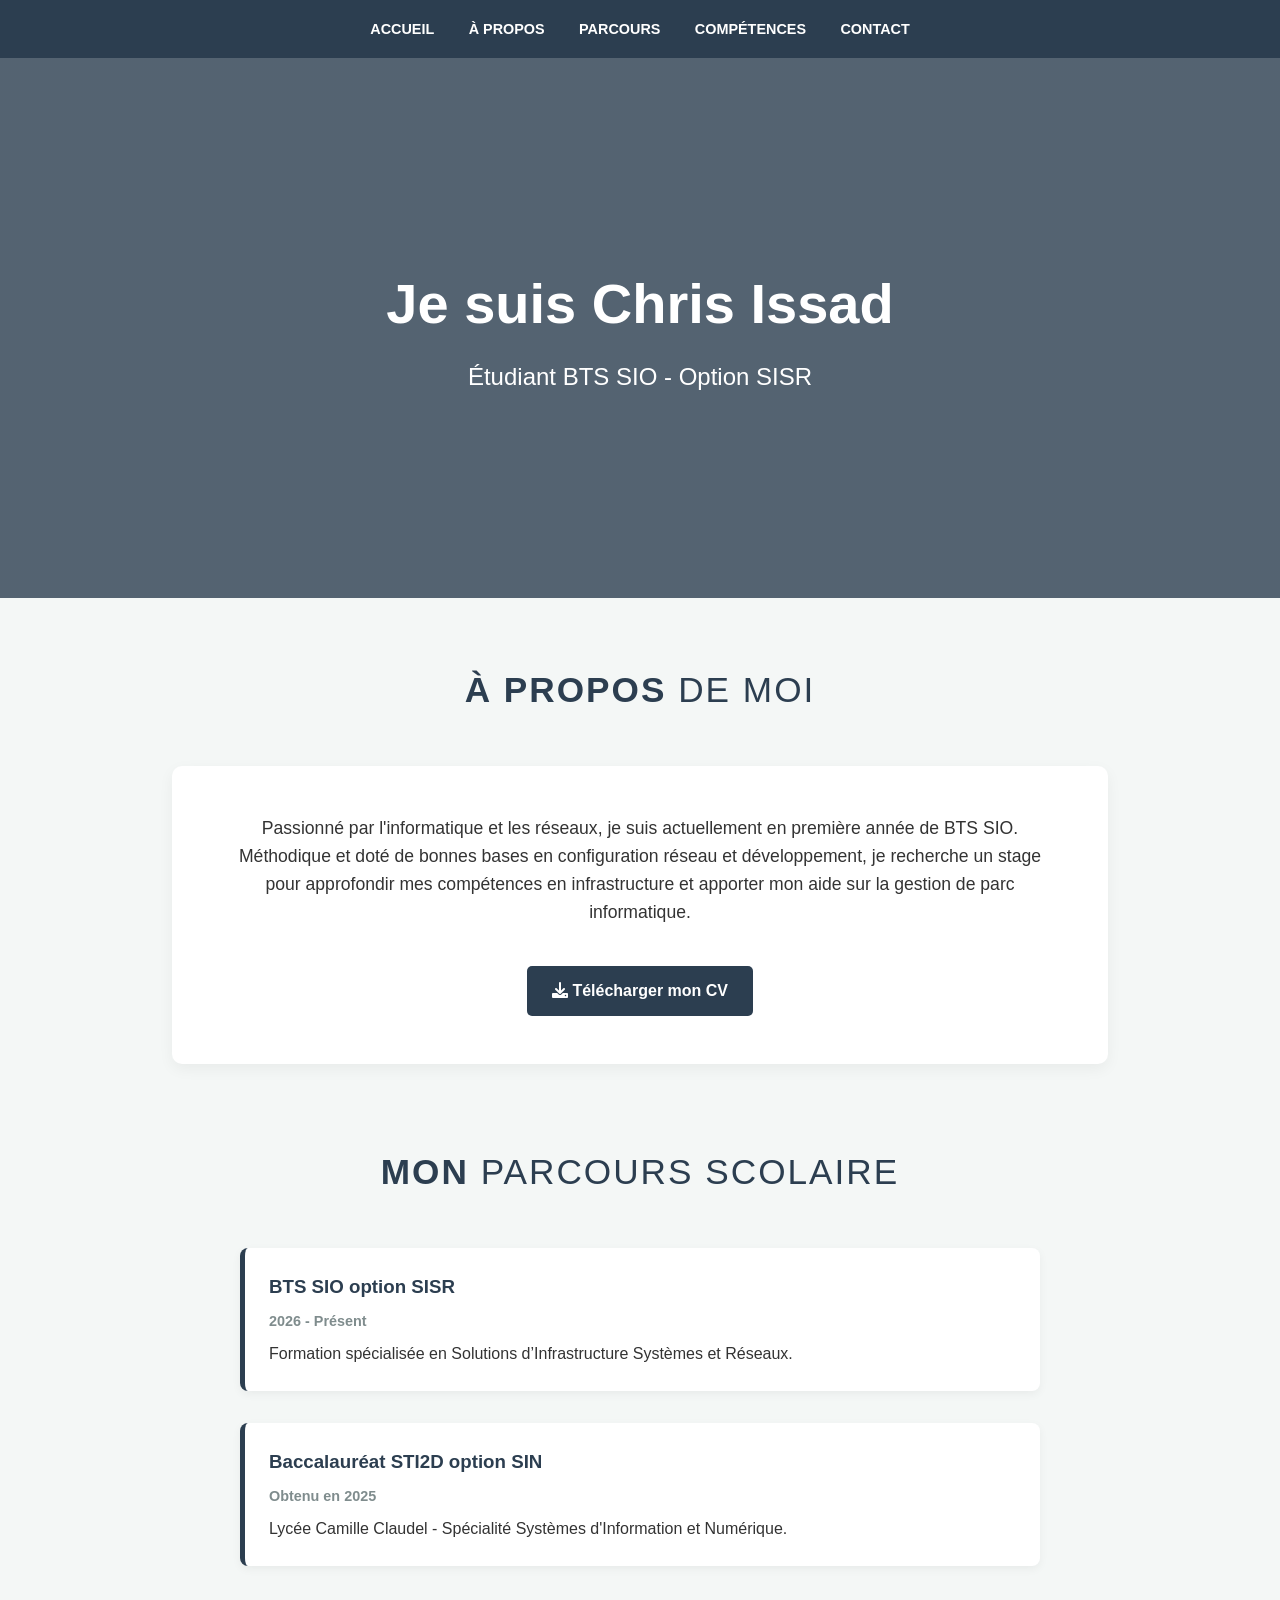
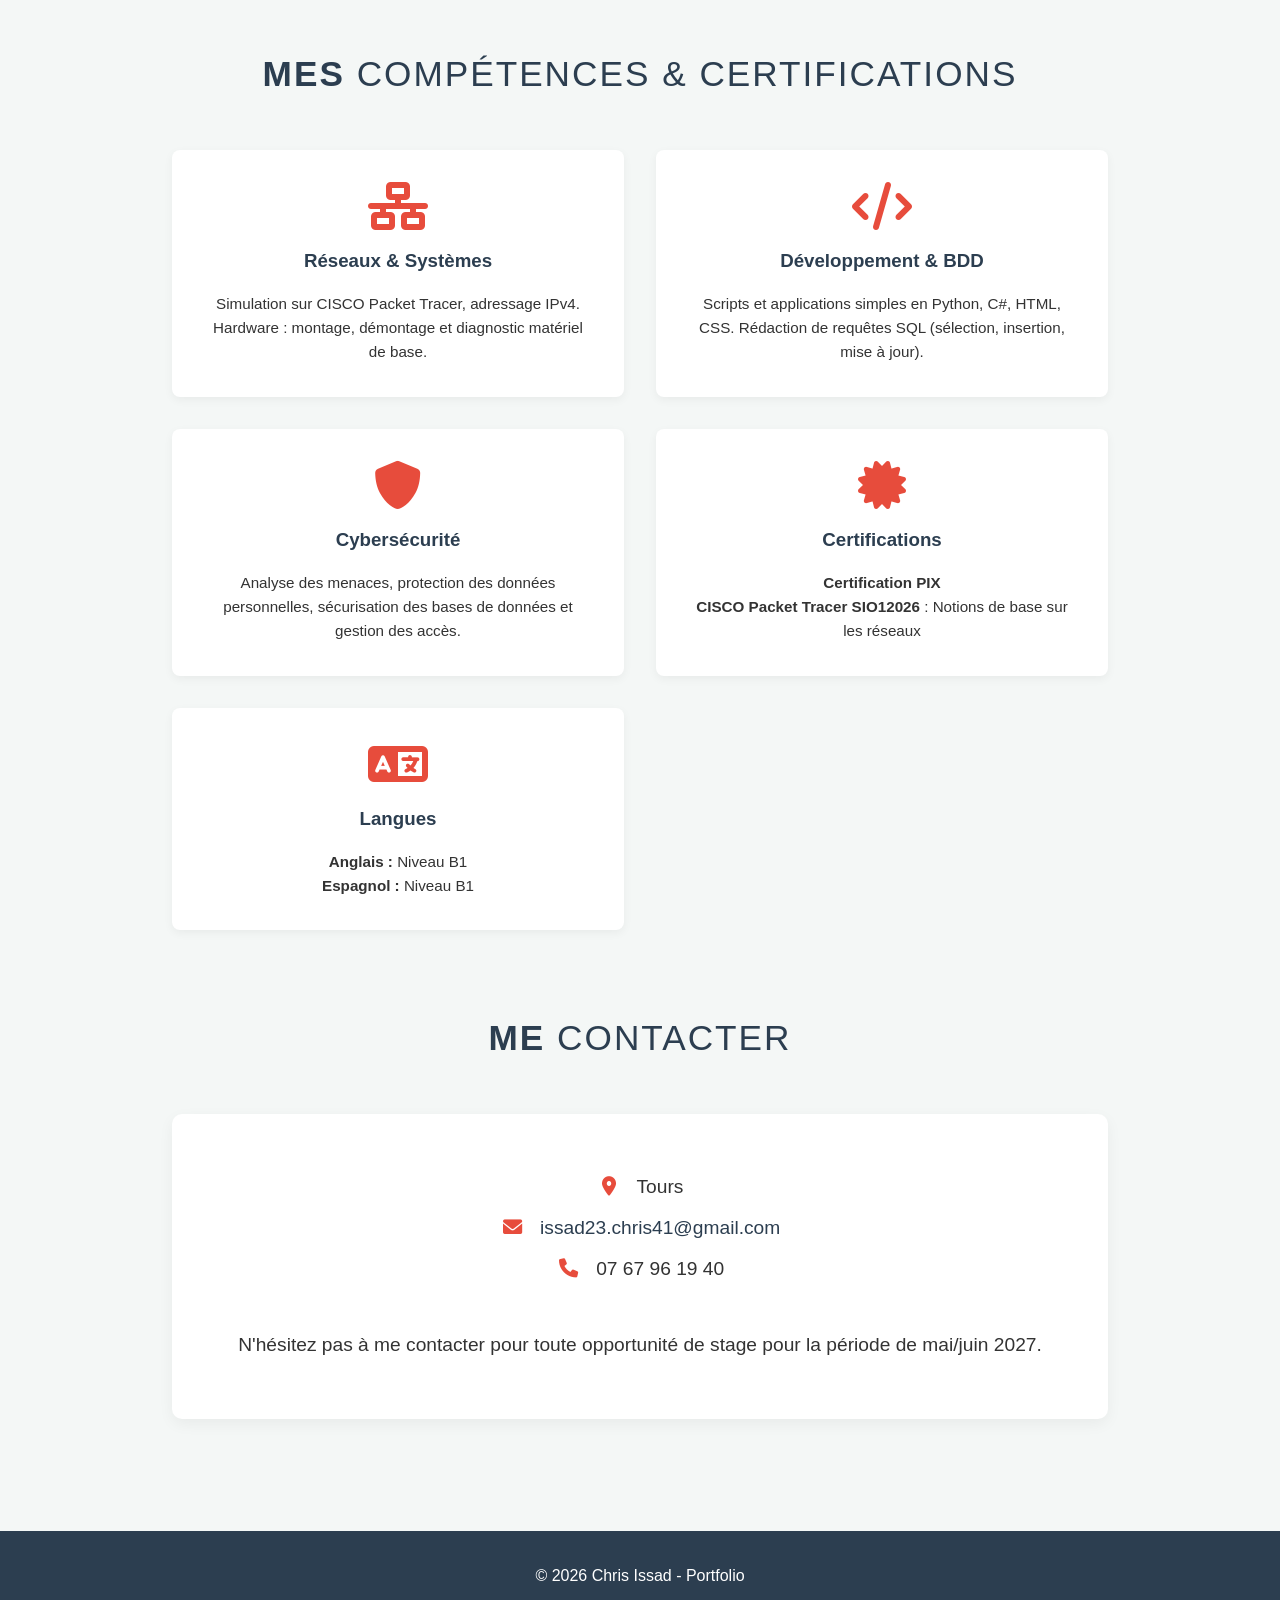
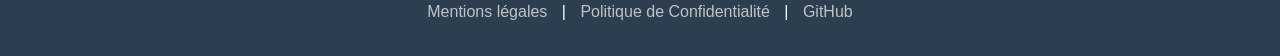
==== index.html @ 8771acf8 "index.html" ====
<!DOCTYPE html>
<html lang="fr">
<head>
    <meta charset="UTF-8">
    <meta name="viewport" content="width=device-width, initial-scale=1.0">
    <title>Portfolio - Chris Issad</title>
    <link href="https://cdnjs.cloudflare.com/ajax/libs/font-awesome/6.0.0/css/all.min.css" rel="stylesheet">
    <style>
        :root {
            --bg-color: #f4f7f6;
            --text-color: #333;
            --accent-color: #2c3e50;
            --highlight: #e74c3c;
            --card-bg: #ffffff;
        }

        * {
            margin: 0;
            padding: 0;
            box-sizing: border-box;
            font-family: 'Helvetica Neue', Arial, sans-serif;
        }

        body {
            background-color: var(--bg-color);
            color: var(--text-color);
            line-height: 1.6;
        }

        /* Navbar */
        nav {
            background-color: var(--accent-color);
            padding: 1rem 2rem;
            text-align: center;
            position: sticky;
            top: 0;
            z-index: 1000;
        }

        nav a {
            color: white;
            text-decoration: none;
            margin: 0 15px;
            font-weight: bold;
            text-transform: uppercase;
            font-size: 0.9rem;
        }

        nav a:hover {
            color: var(--highlight);
        }

        /* Hero Section */
        .hero {
            height: 60vh;
            display: flex;
            flex-direction: column;
            justify-content: center;
            align-items: center;
            text-align: center;
            background: linear-gradient(rgba(44, 62, 80, 0.8), rgba(44, 62, 80, 0.8)), url('https://images.unsplash.com/photo-1451187580459-43490279c0fa?q=80&w=2072&auto=format&fit=crop') center/cover;
            color: white;
            padding: 2rem;
        }

        .hero h1 {
            font-size: 3.5rem;
            margin-bottom: 10px;
        }

        .hero h2 {
            font-size: 1.5rem;
            font-weight: 300;
        }

        /* Container */
        .container {
            max-width: 1000px;
            margin: 0 auto;
            padding: 4rem 2rem;
        }

        .section-title {
            text-align: center;
            font-size: 2.2rem;
            margin-bottom: 3rem;
            color: var(--accent-color);
            text-transform: uppercase;
            letter-spacing: 2px;
        }
        
        .section-title span {
            font-weight: 300;
        }

        /* About Section */
        .about-content {
            display: flex;
            flex-direction: column;
            align-items: center;
            text-align: center;
            background: var(--card-bg);
            padding: 3rem;
            border-radius: 10px;
            box-shadow: 0 5px 15px rgba(0,0,0,0.05);
        }

        .about-content p {
            margin-bottom: 1.5rem;
            font-size: 1.1rem;
        }

        .btn-cv {
            display: inline-block;
            background-color: var(--accent-color);
            color: white;
            padding: 12px 25px;
            text-decoration: none;
            border-radius: 5px;
            font-weight: bold;
            transition: background 0.3s;
            margin-top: 1rem;
        }

        .btn-cv:hover {
            background-color: var(--highlight);
        }

        /* Timeline (Parcours) */
        .timeline {
            position: relative;
            max-width: 800px;
            margin: 0 auto;
        }

        .timeline-item {
            background: var(--card-bg);
            padding: 1.5rem;
            border-radius: 8px;
            margin-bottom: 2rem;
            box-shadow: 0 3px 10px rgba(0,0,0,0.05);
            border-left: 5px solid var(--accent-color);
        }

        .timeline-item h3 {
            color: var(--accent-color);
            margin-bottom: 0.5rem;
        }

        .timeline-date {
            color: #7f8c8d;
            font-weight: bold;
            margin-bottom: 0.5rem;
            font-size: 0.9rem;
        }

        /* Certifications & Skills (Grid) */
        .grid-container {
            display: grid;
            grid-template-columns: repeat(auto-fit, minmax(300px, 1fr));
            gap: 2rem;
        }

        .card {
            background: var(--card-bg);
            padding: 2rem;
            border-radius: 8px;
            text-align: center;
            box-shadow: 0 3px 10px rgba(0,0,0,0.05);
            transition: transform 0.3s;
        }

        .card:hover {
            transform: translateY(-5px);
        }

        .card i {
            font-size: 3rem;
            color: var(--highlight);
            margin-bottom: 1rem;
        }

        .card h3 {
            margin-bottom: 1rem;
            color: var(--accent-color);
        }
        
        .card p {
            font-size: 0.95rem;
        }

        /* Contact Section */
        .contact-info {
            text-align: center;
            background: var(--card-bg);
            padding: 3rem;
            border-radius: 10px;
            box-shadow: 0 5px 15px rgba(0,0,0,0.05);
        }

        .contact-info p {
            font-size: 1.2rem;
            margin: 10px 0;
        }
        
        .contact-info i {
            color: var(--highlight);
            margin-right: 10px;
            width: 25px;
        }

        /* Footer */
        footer {
            background-color: var(--accent-color);
            color: white;
            text-align: center;
            padding: 2rem;
            margin-top: 3rem;
        }

        footer a {
            color: #bdc3c7;
            text-decoration: none;
            margin: 0 10px;
        }
        
        footer a:hover {
            color: white;
        }
    </style>
</head>
<body>

    <nav>
        <a href="#accueil">Accueil</a>
        <a href="#propos">À propos</a>
        <a href="#parcours">Parcours</a>
        <a href="#competences">Compétences</a>
        <a href="#contact">Contact</a>
    </nav>

    <section id="accueil" class="hero">
        <h1>Je suis Chris Issad</h1>
        <h2>Étudiant BTS SIO - Option SISR</h2>
    </section>

    <div class="container">
        
        <!-- À propos -->
        <section id="propos">
            <h2 class="section-title">À propos <span>de moi</span></h2>
            <div class="about-content">
                <p>Passionné par l'informatique et les réseaux, je suis actuellement en première année de BTS SIO. Méthodique et doté de bonnes bases en configuration réseau et développement, je recherche un stage pour approfondir mes compétences en infrastructure et apporter mon aide sur la gestion de parc informatique.</p>
                <a href="Stage CV ISSAD Chris (1).pdf" target="_blank" class="btn-cv"><i class="fas fa-download"></i> Télécharger mon CV</a>
            </div>
        </section>

        <!-- Parcours Scolaire -->
        <section id="parcours" style="margin-top: 5rem;">
            <h2 class="section-title">Mon <span>parcours scolaire</span></h2>
            <div class="timeline">
                <div class="timeline-item">
                    <h3>BTS SIO option SISR</h3>
                    <div class="timeline-date">2026 - Présent</div>
                    <p>Formation spécialisée en Solutions d’Infrastructure Systèmes et Réseaux.</p>
                </div>
                <div class="timeline-item">
                    <h3>Baccalauréat STI2D option SIN</h3>
                    <div class="timeline-date">Obtenu en 2025</div>
                    <p>Lycée Camille Claudel - Spécialité Systèmes d'Information et Numérique.</p>
                </div>
            </div>
        </section>

        <!-- Compétences & Certifications -->
        <section id="competences" style="margin-top: 5rem;">
            <h2 class="section-title">Mes <span>compétences & certifications</span></h2>
            <div class="grid-container">
                <div class="card">
                    <i class="fas fa-network-wired"></i>
                    <h3>Réseaux & Systèmes</h3>
                    <p>Simulation sur CISCO Packet Tracer, adressage IPv4. Hardware : montage, démontage et diagnostic matériel de base.</p>
                </div>
                <div class="card">
                    <i class="fas fa-code"></i>
                    <h3>Développement & BDD</h3>
                    <p>Scripts et applications simples en Python, C#, HTML, CSS. Rédaction de requêtes SQL (sélection, insertion, mise à jour).</p>
                </div>
                <div class="card">
                    <i class="fas fa-shield-alt"></i>
                    <h3>Cybersécurité</h3>
                    <p>Analyse des menaces, protection des données personnelles, sécurisation des bases de données et gestion des accès.</p>
                </div>
                <div class="card">
                    <i class="fas fa-certificate"></i>
                    <h3>Certifications</h3>
                    <p><strong>Certification PIX</strong><br><strong>CISCO Packet Tracer SIO12026</strong> : Notions de base sur les réseaux</p>
                </div>
                <div class="card">
                    <i class="fas fa-language"></i>
                    <h3>Langues</h3>
                    <p><strong>Anglais :</strong> Niveau B1<br><strong>Espagnol :</strong> Niveau B1</p>
                </div>
            </div>
        </section>

        <!-- Contact -->
        <section id="contact" style="margin-top: 5rem;">
            <h2 class="section-title">Me <span>contacter</span></h2>
            <div class="contact-info">
                <p><i class="fas fa-map-marker-alt"></i> Tours</p>
                <p><i class="fas fa-envelope"></i> <a href="mailto:issad23.chris41@gmail.com" style="color: var(--accent-color); text-decoration: none;">issad23.chris41@gmail.com</a></p>
                <p><i class="fas fa-phone"></i> 07 67 96 19 40</p>
                <br>
                <p>N'hésitez pas à me contacter pour toute opportunité de stage pour la période de mai/juin 2027.</p>
            </div>
        </section>

    </div>

    <footer>
        <p>&copy; 2026 Chris Issad - Portfolio</p>
        <div style="margin-top: 10px;">
            <a href="#">Mentions légales</a> | 
            <a href="#">Politique de Confidentialité</a> |
            <a href="https://github.com/chris-issad" target="_blank">GitHub</a>
        </div>
    </footer>

</body>
</html>
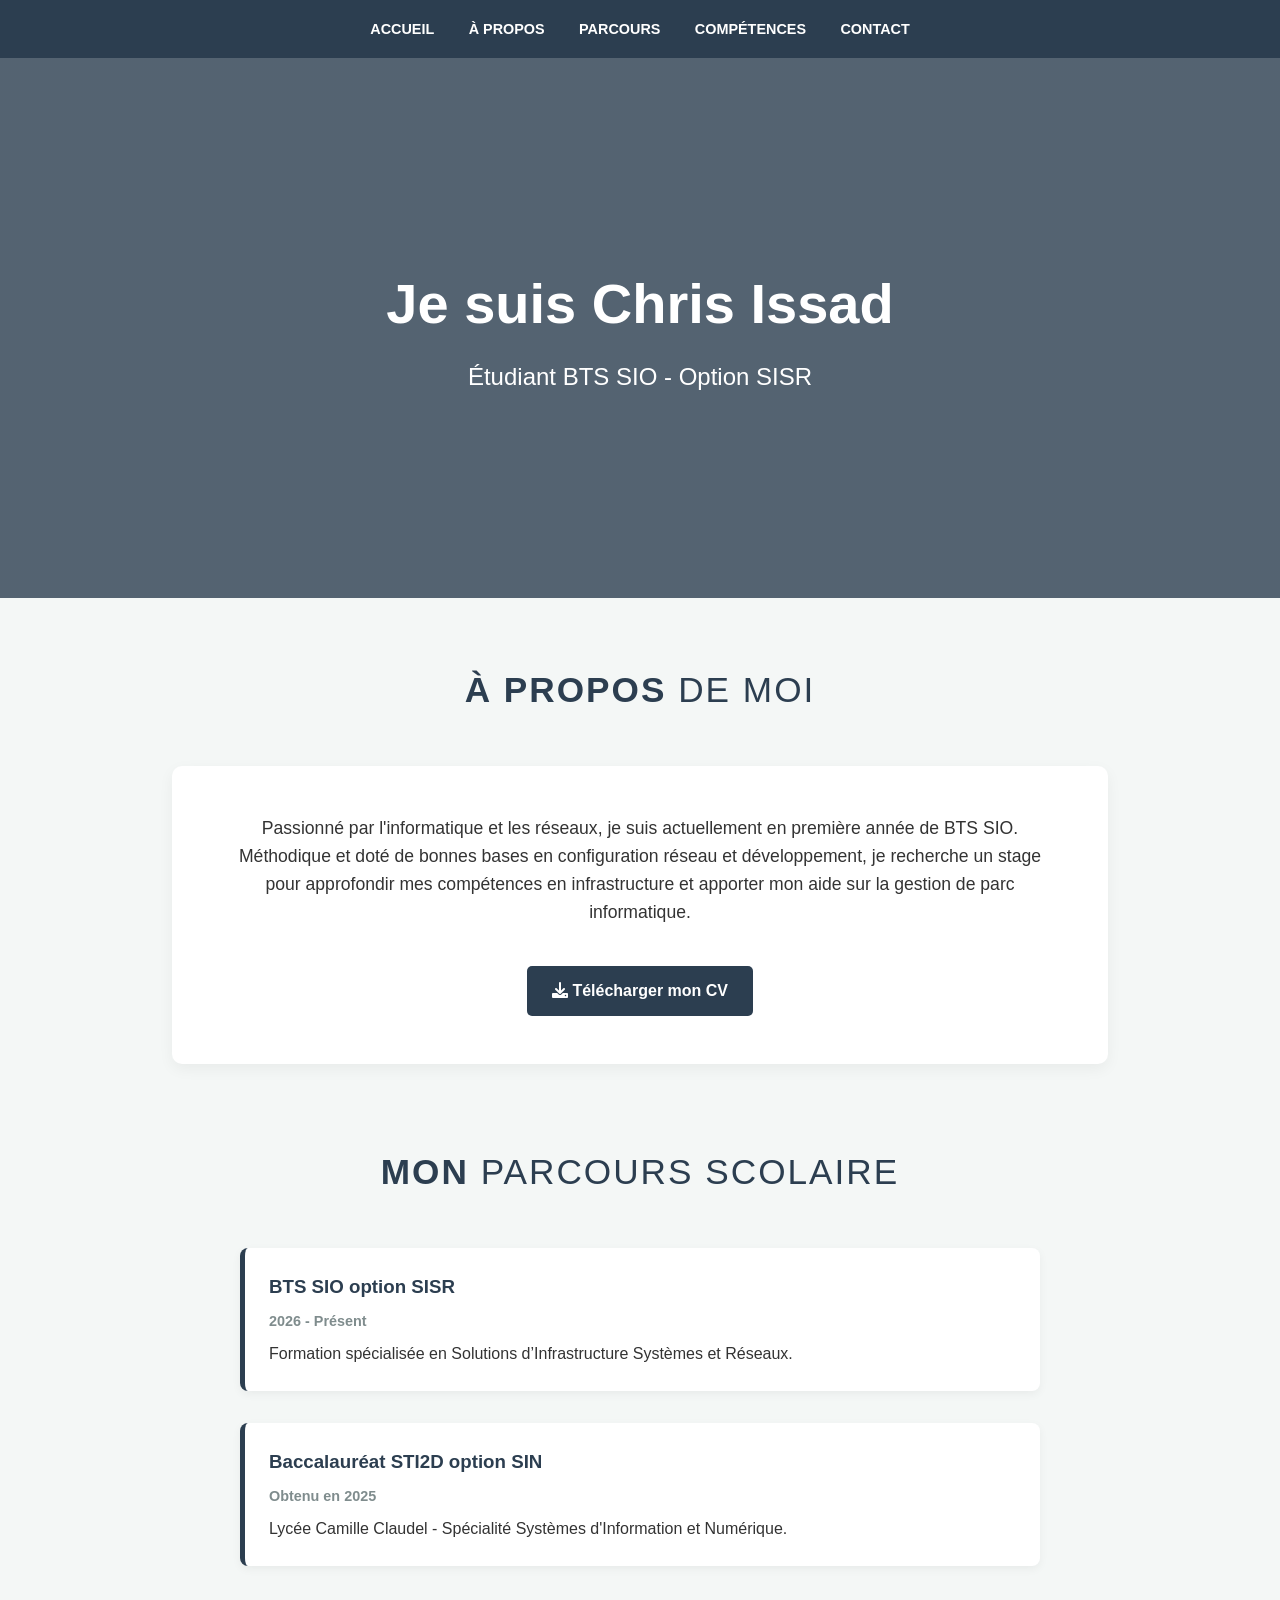
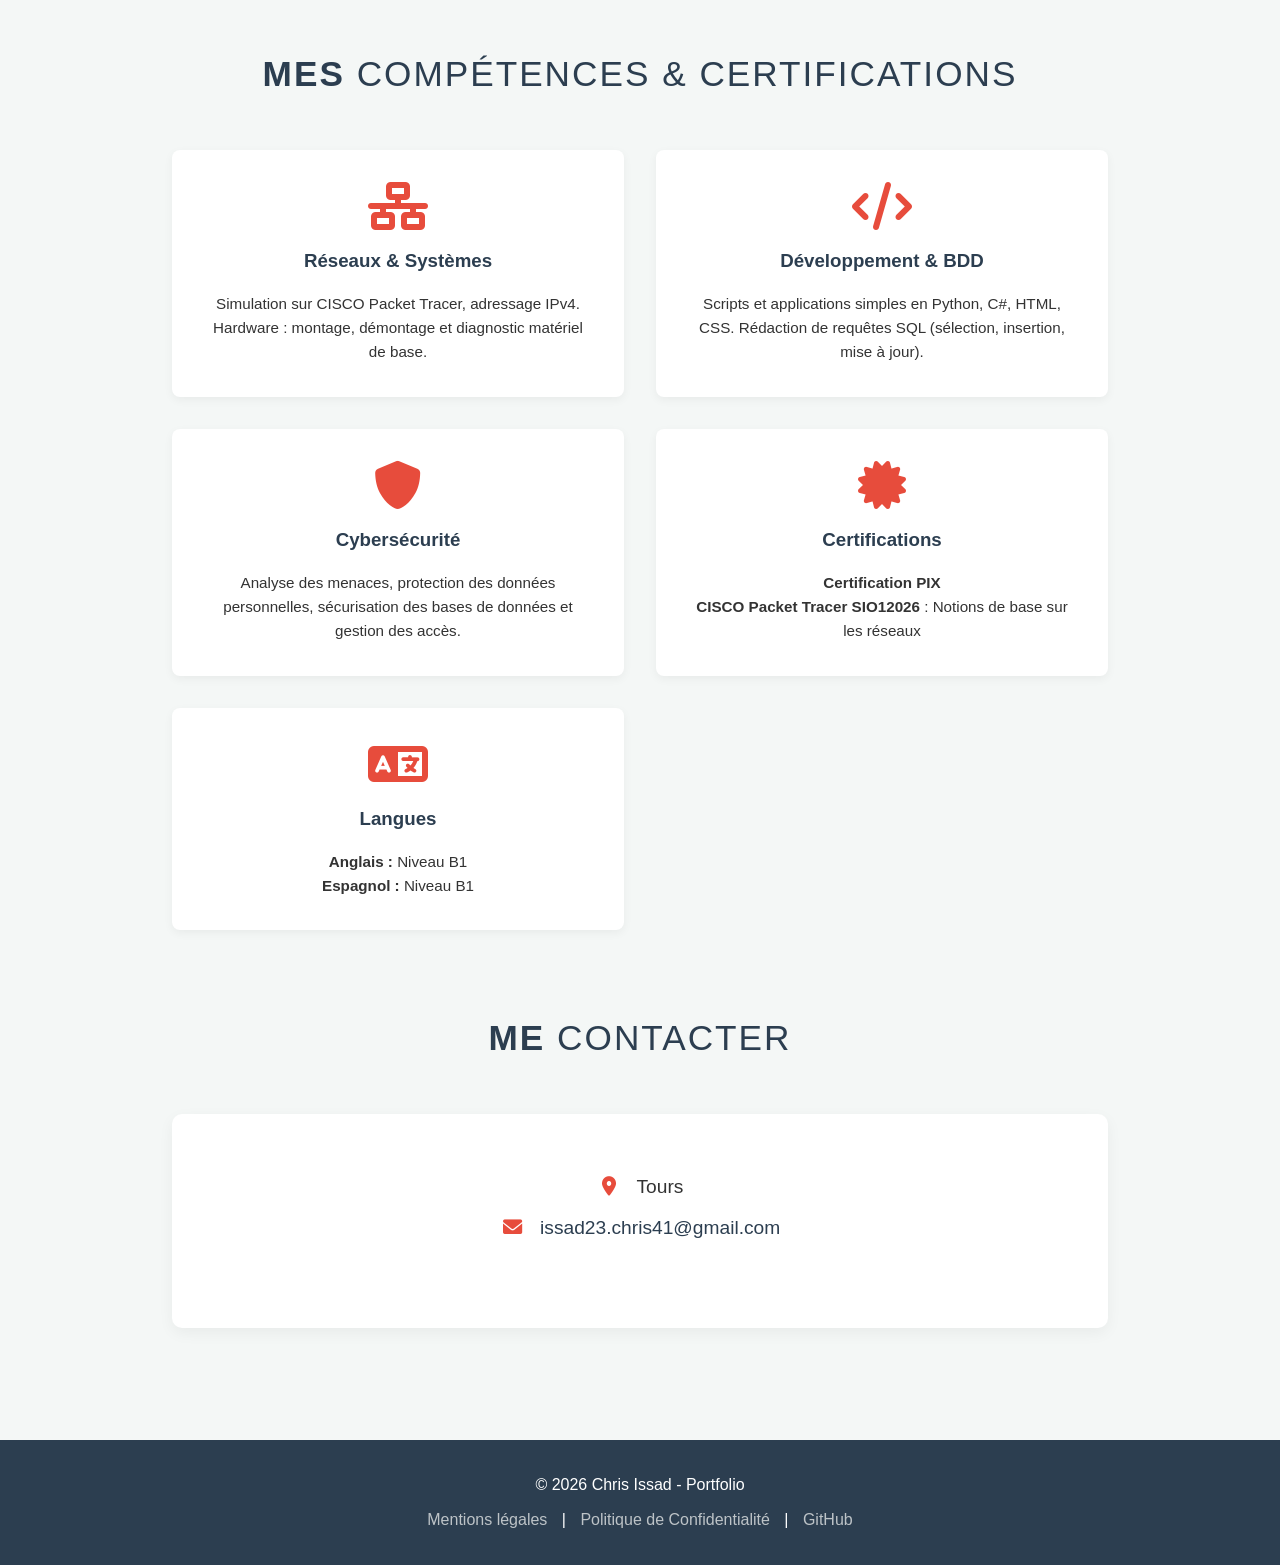
==== commit fecd92fb: "Update index.html" ====
--- a/index.html
+++ b/index.html
@@ -310,9 +310,7 @@
             <div class="contact-info">
                 <p><i class="fas fa-map-marker-alt"></i> Tours</p>
                 <p><i class="fas fa-envelope"></i> <a href="mailto:issad23.chris41@gmail.com" style="color: var(--accent-color); text-decoration: none;">issad23.chris41@gmail.com</a></p>
-                <p><i class="fas fa-phone"></i> 07 67 96 19 40</p>
                 <br>
-                <p>N'hésitez pas à me contacter pour toute opportunité de stage pour la période de mai/juin 2027.</p>
             </div>
         </section>
 
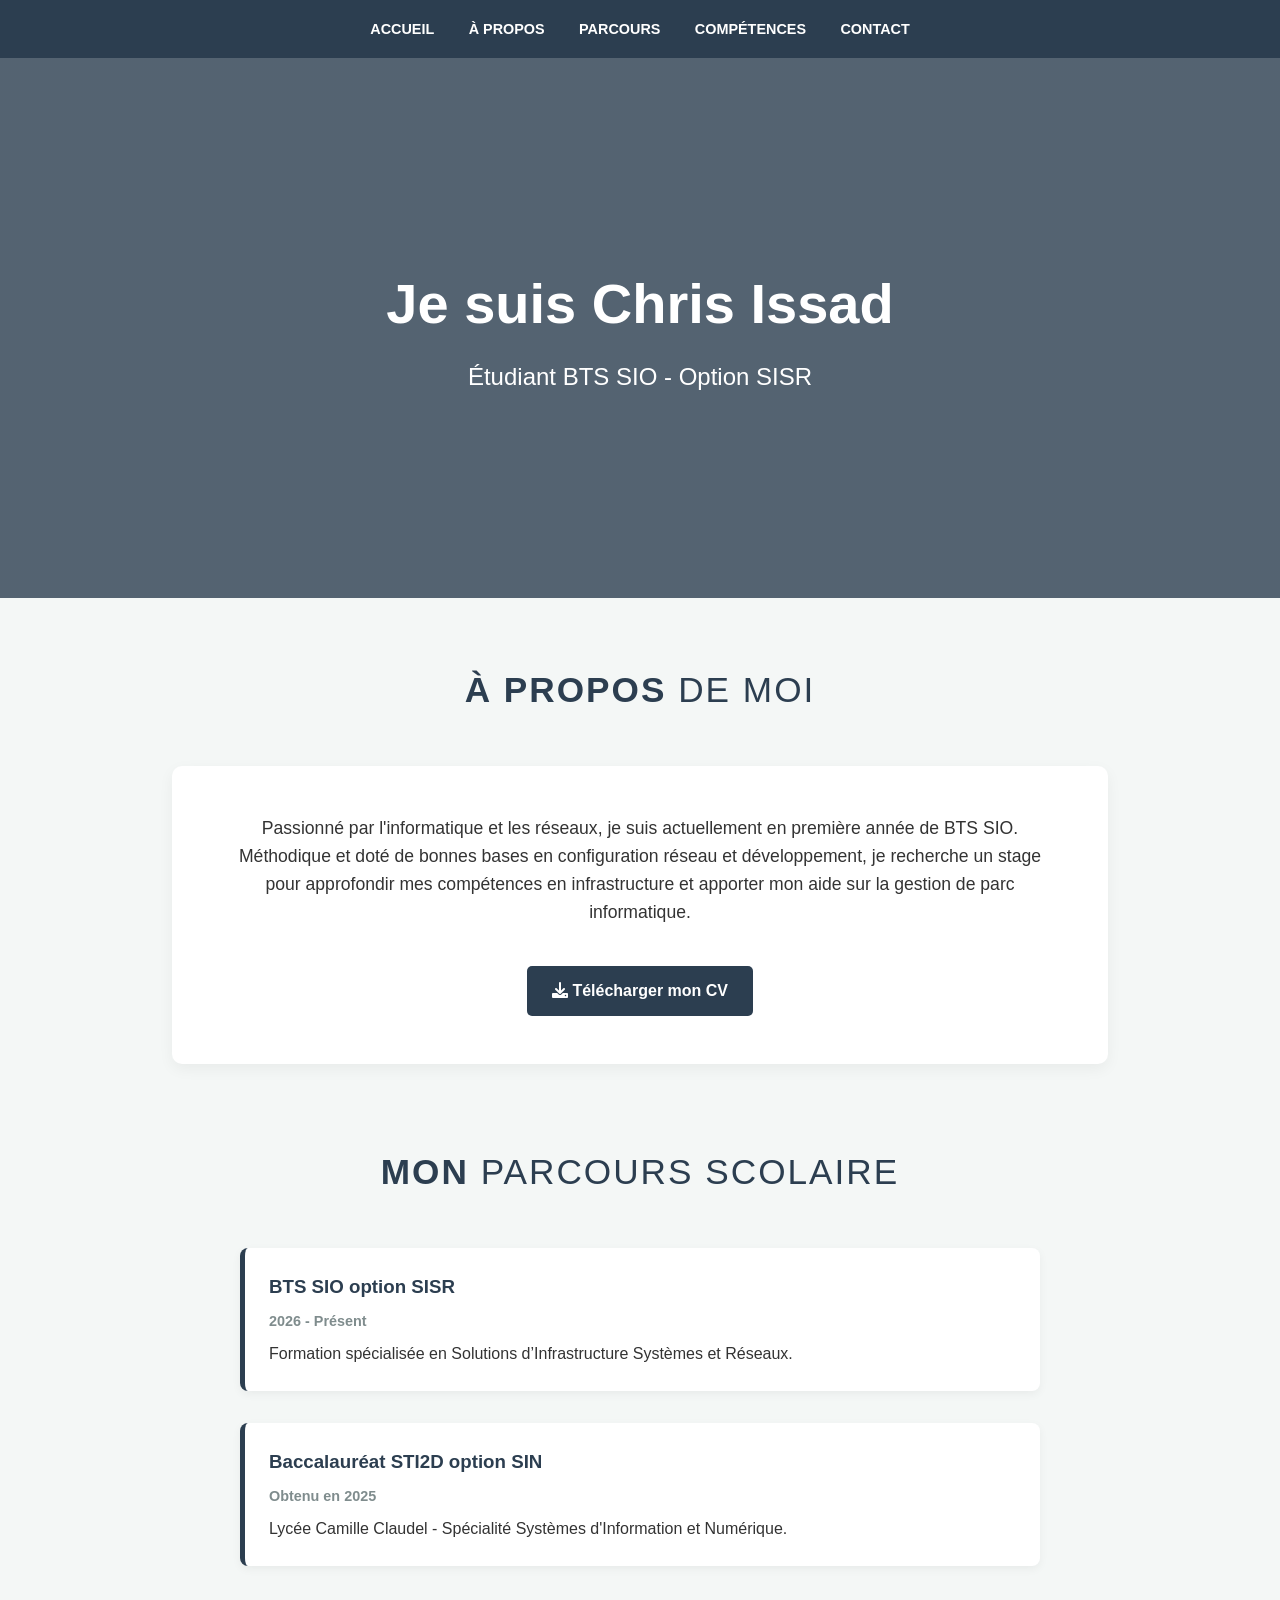
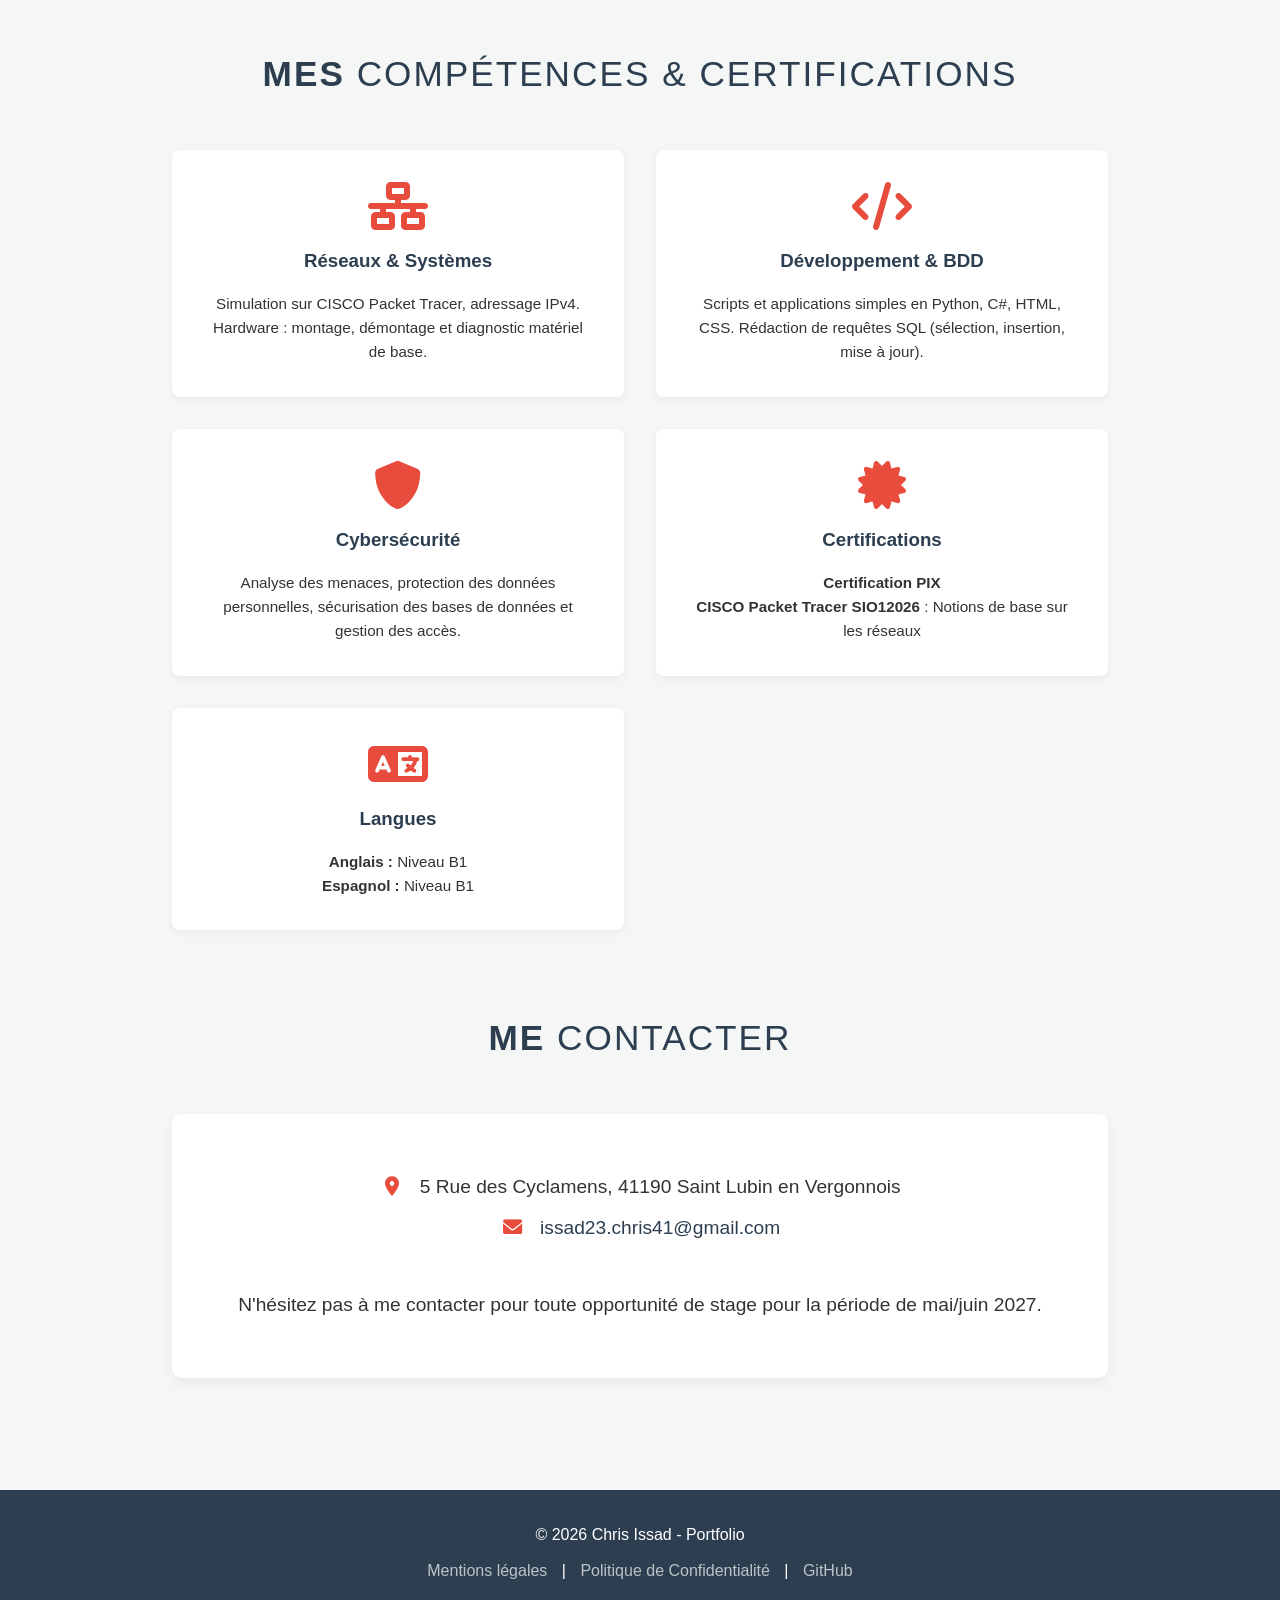
==== commit d96cb4d3: "Update index.html" ====
--- a/index.html
+++ b/index.html
@@ -5,229 +5,7 @@
     <meta name="viewport" content="width=device-width, initial-scale=1.0">
     <title>Portfolio - Chris Issad</title>
     <link href="https://cdnjs.cloudflare.com/ajax/libs/font-awesome/6.0.0/css/all.min.css" rel="stylesheet">
-    <style>
-        :root {
-            --bg-color: #f4f7f6;
-            --text-color: #333;
-            --accent-color: #2c3e50;
-            --highlight: #e74c3c;
-            --card-bg: #ffffff;
-        }
-
-        * {
-            margin: 0;
-            padding: 0;
-            box-sizing: border-box;
-            font-family: 'Helvetica Neue', Arial, sans-serif;
-        }
-
-        body {
-            background-color: var(--bg-color);
-            color: var(--text-color);
-            line-height: 1.6;
-        }
-
-        /* Navbar */
-        nav {
-            background-color: var(--accent-color);
-            padding: 1rem 2rem;
-            text-align: center;
-            position: sticky;
-            top: 0;
-            z-index: 1000;
-        }
-
-        nav a {
-            color: white;
-            text-decoration: none;
-            margin: 0 15px;
-            font-weight: bold;
-            text-transform: uppercase;
-            font-size: 0.9rem;
-        }
-
-        nav a:hover {
-            color: var(--highlight);
-        }
-
-        /* Hero Section */
-        .hero {
-            height: 60vh;
-            display: flex;
-            flex-direction: column;
-            justify-content: center;
-            align-items: center;
-            text-align: center;
-            background: linear-gradient(rgba(44, 62, 80, 0.8), rgba(44, 62, 80, 0.8)), url('https://images.unsplash.com/photo-1451187580459-43490279c0fa?q=80&w=2072&auto=format&fit=crop') center/cover;
-            color: white;
-            padding: 2rem;
-        }
-
-        .hero h1 {
-            font-size: 3.5rem;
-            margin-bottom: 10px;
-        }
-
-        .hero h2 {
-            font-size: 1.5rem;
-            font-weight: 300;
-        }
-
-        /* Container */
-        .container {
-            max-width: 1000px;
-            margin: 0 auto;
-            padding: 4rem 2rem;
-        }
-
-        .section-title {
-            text-align: center;
-            font-size: 2.2rem;
-            margin-bottom: 3rem;
-            color: var(--accent-color);
-            text-transform: uppercase;
-            letter-spacing: 2px;
-        }
-        
-        .section-title span {
-            font-weight: 300;
-        }
-
-        /* About Section */
-        .about-content {
-            display: flex;
-            flex-direction: column;
-            align-items: center;
-            text-align: center;
-            background: var(--card-bg);
-            padding: 3rem;
-            border-radius: 10px;
-            box-shadow: 0 5px 15px rgba(0,0,0,0.05);
-        }
-
-        .about-content p {
-            margin-bottom: 1.5rem;
-            font-size: 1.1rem;
-        }
-
-        .btn-cv {
-            display: inline-block;
-            background-color: var(--accent-color);
-            color: white;
-            padding: 12px 25px;
-            text-decoration: none;
-            border-radius: 5px;
-            font-weight: bold;
-            transition: background 0.3s;
-            margin-top: 1rem;
-        }
-
-        .btn-cv:hover {
-            background-color: var(--highlight);
-        }
-
-        /* Timeline (Parcours) */
-        .timeline {
-            position: relative;
-            max-width: 800px;
-            margin: 0 auto;
-        }
-
-        .timeline-item {
-            background: var(--card-bg);
-            padding: 1.5rem;
-            border-radius: 8px;
-            margin-bottom: 2rem;
-            box-shadow: 0 3px 10px rgba(0,0,0,0.05);
-            border-left: 5px solid var(--accent-color);
-        }
-
-        .timeline-item h3 {
-            color: var(--accent-color);
-            margin-bottom: 0.5rem;
-        }
-
-        .timeline-date {
-            color: #7f8c8d;
-            font-weight: bold;
-            margin-bottom: 0.5rem;
-            font-size: 0.9rem;
-        }
-
-        /* Certifications & Skills (Grid) */
-        .grid-container {
-            display: grid;
-            grid-template-columns: repeat(auto-fit, minmax(300px, 1fr));
-            gap: 2rem;
-        }
-
-        .card {
-            background: var(--card-bg);
-            padding: 2rem;
-            border-radius: 8px;
-            text-align: center;
-            box-shadow: 0 3px 10px rgba(0,0,0,0.05);
-            transition: transform 0.3s;
-        }
-
-        .card:hover {
-            transform: translateY(-5px);
-        }
-
-        .card i {
-            font-size: 3rem;
-            color: var(--highlight);
-            margin-bottom: 1rem;
-        }
-
-        .card h3 {
-            margin-bottom: 1rem;
-            color: var(--accent-color);
-        }
-        
-        .card p {
-            font-size: 0.95rem;
-        }
-
-        /* Contact Section */
-        .contact-info {
-            text-align: center;
-            background: var(--card-bg);
-            padding: 3rem;
-            border-radius: 10px;
-            box-shadow: 0 5px 15px rgba(0,0,0,0.05);
-        }
-
-        .contact-info p {
-            font-size: 1.2rem;
-            margin: 10px 0;
-        }
-        
-        .contact-info i {
-            color: var(--highlight);
-            margin-right: 10px;
-            width: 25px;
-        }
-
-        /* Footer */
-        footer {
-            background-color: var(--accent-color);
-            color: white;
-            text-align: center;
-            padding: 2rem;
-            margin-top: 3rem;
-        }
-
-        footer a {
-            color: #bdc3c7;
-            text-decoration: none;
-            margin: 0 10px;
-        }
-        
-        footer a:hover {
-            color: white;
-        }
-    </style>
+    <link rel="stylesheet" href="style.css">
 </head>
 <body>
 
@@ -308,9 +86,10 @@
         <section id="contact" style="margin-top: 5rem;">
             <h2 class="section-title">Me <span>contacter</span></h2>
             <div class="contact-info">
-                <p><i class="fas fa-map-marker-alt"></i> Tours</p>
+                <p><i class="fas fa-map-marker-alt"></i> 5 Rue des Cyclamens, 41190 Saint Lubin en Vergonnois</p>
                 <p><i class="fas fa-envelope"></i> <a href="mailto:issad23.chris41@gmail.com" style="color: var(--accent-color); text-decoration: none;">issad23.chris41@gmail.com</a></p>
                 <br>
+                <p>N'hésitez pas à me contacter pour toute opportunité de stage pour la période de mai/juin 2027.</p>
             </div>
         </section>
 
--- a/style.css
+++ b/style.css
@@ -0,0 +1,221 @@
+:root {
+    --bg-color: #f4f7f6;
+    --text-color: #333;
+    --accent-color: #2c3e50;
+    --highlight: #e74c3c;
+    --card-bg: #ffffff;
+}
+
+* {
+    margin: 0;
+    padding: 0;
+    box-sizing: border-box;
+    font-family: 'Helvetica Neue', Arial, sans-serif;
+}
+
+body {
+    background-color: var(--bg-color);
+    color: var(--text-color);
+    line-height: 1.6;
+}
+
+/* Navbar */
+nav {
+    background-color: var(--accent-color);
+    padding: 1rem 2rem;
+    text-align: center;
+    position: sticky;
+    top: 0;
+    z-index: 1000;
+}
+
+nav a {
+    color: white;
+    text-decoration: none;
+    margin: 0 15px;
+    font-weight: bold;
+    text-transform: uppercase;
+    font-size: 0.9rem;
+}
+
+nav a:hover {
+    color: var(--highlight);
+}
+
+/* Hero Section */
+.hero {
+    height: 60vh;
+    display: flex;
+    flex-direction: column;
+    justify-content: center;
+    align-items: center;
+    text-align: center;
+    background: linear-gradient(rgba(44, 62, 80, 0.8), rgba(44, 62, 80, 0.8)), url('https://images.unsplash.com/photo-1451187580459-43490279c0fa?q=80&w=2072&auto=format&fit=crop') center/cover;
+    color: white;
+    padding: 2rem;
+}
+
+.hero h1 {
+    font-size: 3.5rem;
+    margin-bottom: 10px;
+}
+
+.hero h2 {
+    font-size: 1.5rem;
+    font-weight: 300;
+}
+
+/* Container */
+.container {
+    max-width: 1000px;
+    margin: 0 auto;
+    padding: 4rem 2rem;
+}
+
+.section-title {
+    text-align: center;
+    font-size: 2.2rem;
+    margin-bottom: 3rem;
+    color: var(--accent-color);
+    text-transform: uppercase;
+    letter-spacing: 2px;
+}
+
+.section-title span {
+    font-weight: 300;
+}
+
+/* About Section */
+.about-content {
+    display: flex;
+    flex-direction: column;
+    align-items: center;
+    text-align: center;
+    background: var(--card-bg);
+    padding: 3rem;
+    border-radius: 10px;
+    box-shadow: 0 5px 15px rgba(0,0,0,0.05);
+}
+
+.about-content p {
+    margin-bottom: 1.5rem;
+    font-size: 1.1rem;
+}
+
+.btn-cv {
+    display: inline-block;
+    background-color: var(--accent-color);
+    color: white;
+    padding: 12px 25px;
+    text-decoration: none;
+    border-radius: 5px;
+    font-weight: bold;
+    transition: background 0.3s;
+    margin-top: 1rem;
+}
+
+.btn-cv:hover {
+    background-color: var(--highlight);
+}
+
+/* Timeline (Parcours) */
+.timeline {
+    position: relative;
+    max-width: 800px;
+    margin: 0 auto;
+}
+
+.timeline-item {
+    background: var(--card-bg);
+    padding: 1.5rem;
+    border-radius: 8px;
+    margin-bottom: 2rem;
+    box-shadow: 0 3px 10px rgba(0,0,0,0.05);
+    border-left: 5px solid var(--accent-color);
+}
+
+.timeline-item h3 {
+    color: var(--accent-color);
+    margin-bottom: 0.5rem;
+}
+
+.timeline-date {
+    color: #7f8c8d;
+    font-weight: bold;
+    margin-bottom: 0.5rem;
+    font-size: 0.9rem;
+}
+
+/* Certifications & Skills (Grid) */
+.grid-container {
+    display: grid;
+    grid-template-columns: repeat(auto-fit, minmax(300px, 1fr));
+    gap: 2rem;
+}
+
+.card {
+    background: var(--card-bg);
+    padding: 2rem;
+    border-radius: 8px;
+    text-align: center;
+    box-shadow: 0 3px 10px rgba(0,0,0,0.05);
+    transition: transform 0.3s;
+}
+
+.card:hover {
+    transform: translateY(-5px);
+}
+
+.card i {
+    font-size: 3rem;
+    color: var(--highlight);
+    margin-bottom: 1rem;
+}
+
+.card h3 {
+    margin-bottom: 1rem;
+    color: var(--accent-color);
+}
+
+.card p {
+    font-size: 0.95rem;
+}
+
+/* Contact Section */
+.contact-info {
+    text-align: center;
+    background: var(--card-bg);
+    padding: 3rem;
+    border-radius: 10px;
+    box-shadow: 0 5px 15px rgba(0,0,0,0.05);
+}
+
+.contact-info p {
+    font-size: 1.2rem;
+    margin: 10px 0;
+}
+
+.contact-info i {
+    color: var(--highlight);
+    margin-right: 10px;
+    width: 25px;
+}
+
+/* Footer */
+footer {
+    background-color: var(--accent-color);
+    color: white;
+    text-align: center;
+    padding: 2rem;
+    margin-top: 3rem;
+}
+
+footer a {
+    color: #bdc3c7;
+    text-decoration: none;
+    margin: 0 10px;
+}
+
+footer a:hover {
+    color: white;
+}
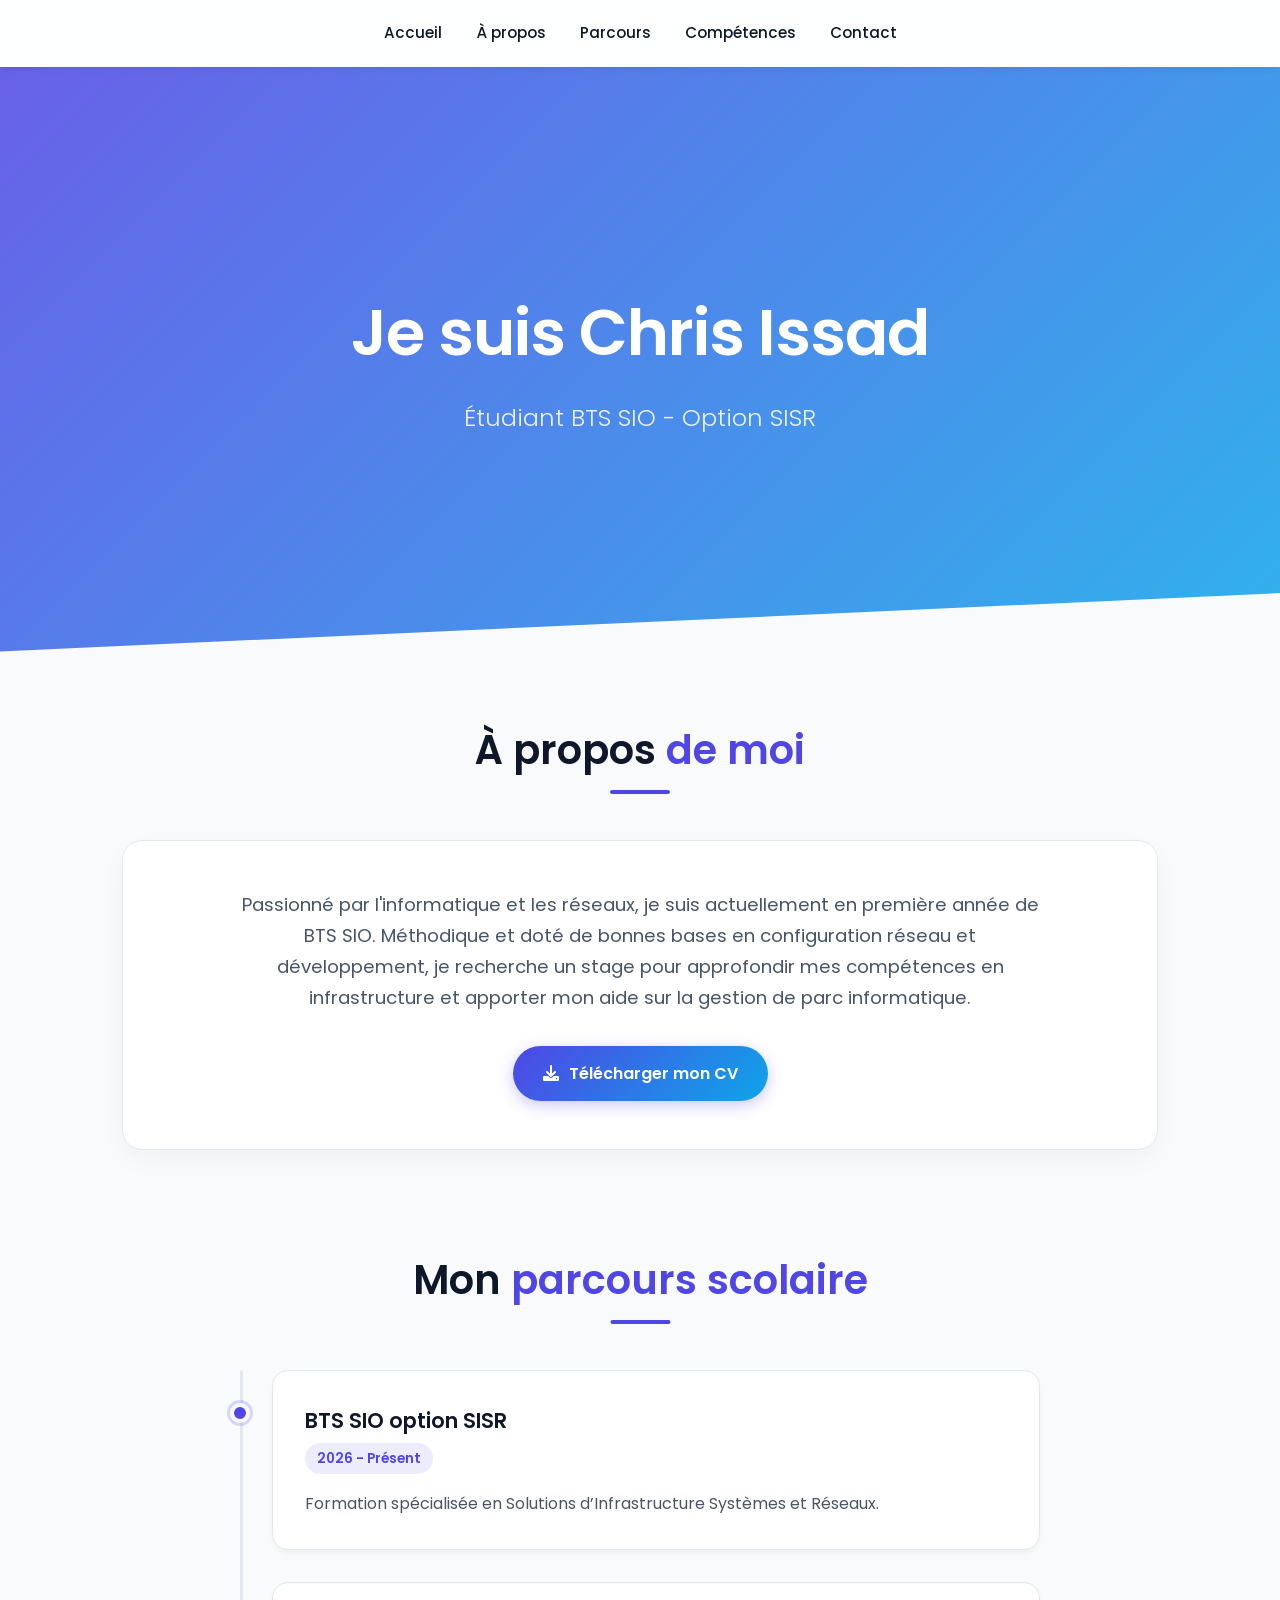
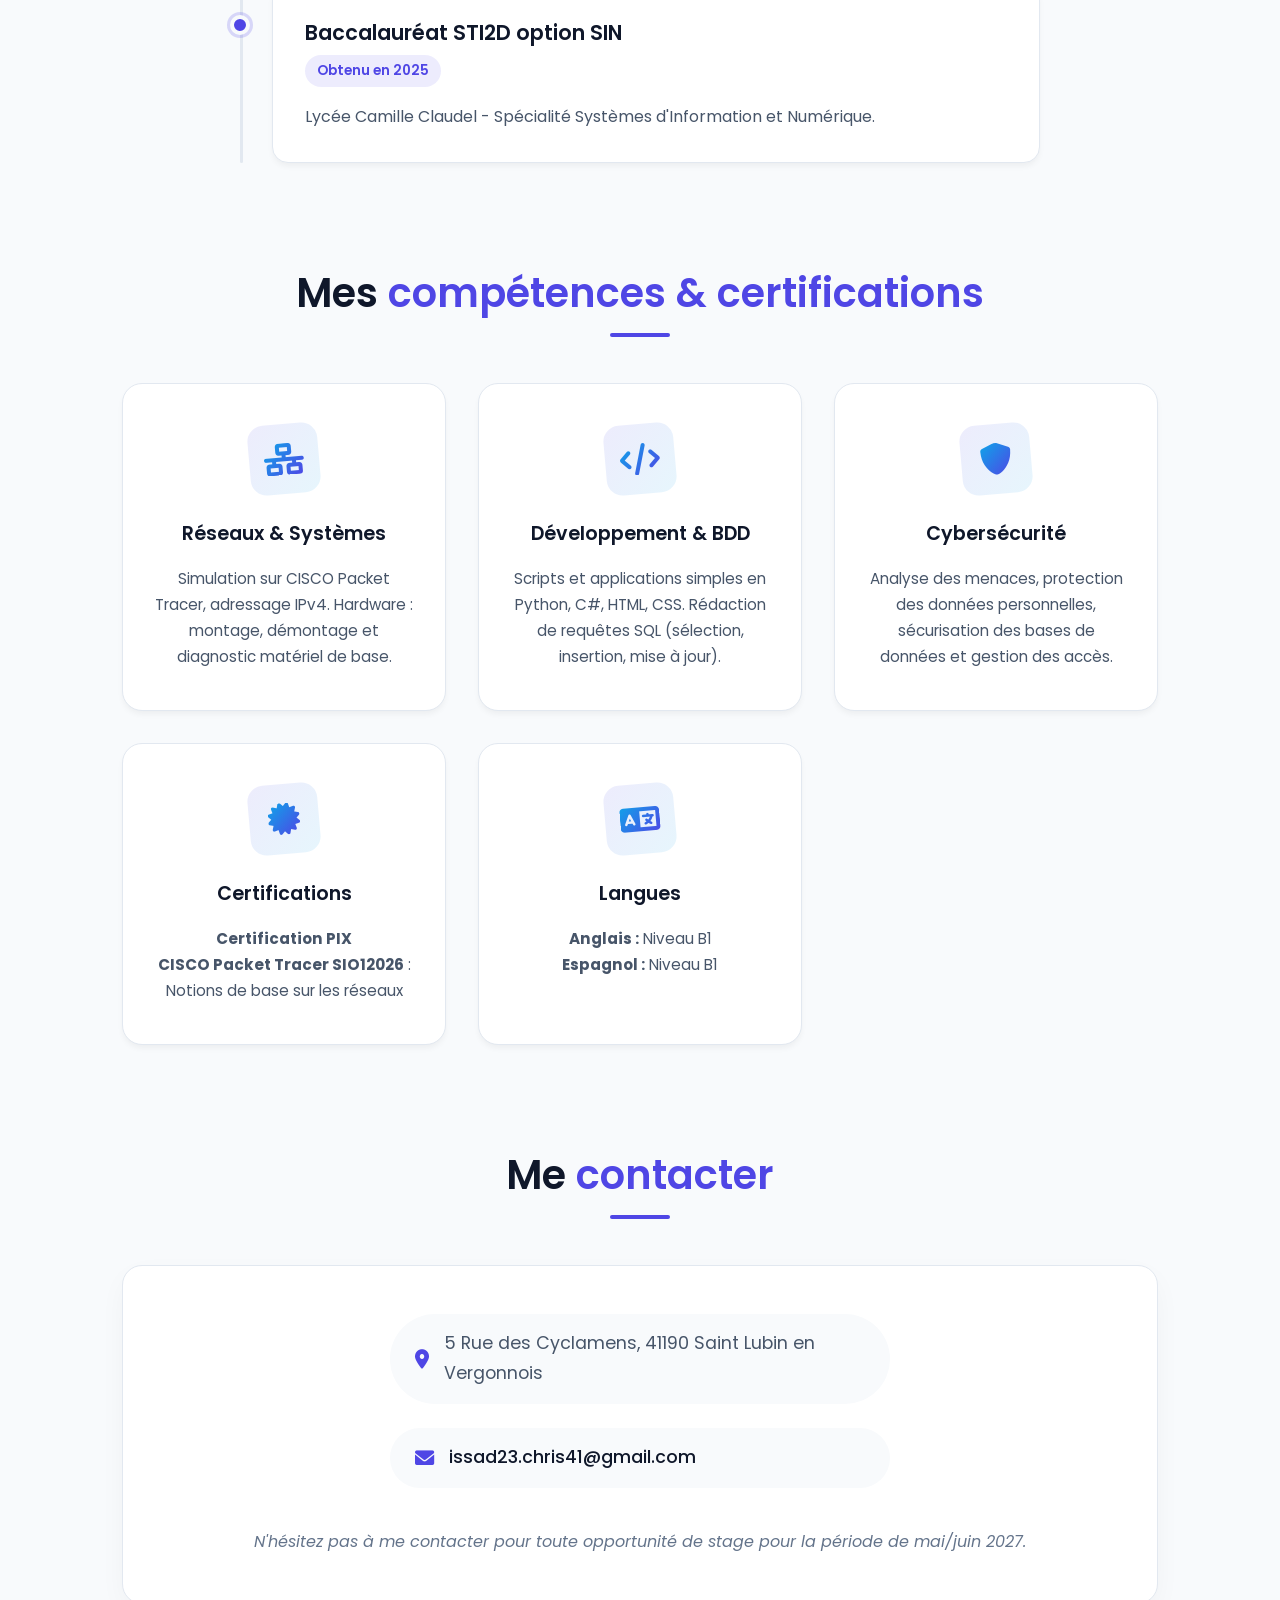
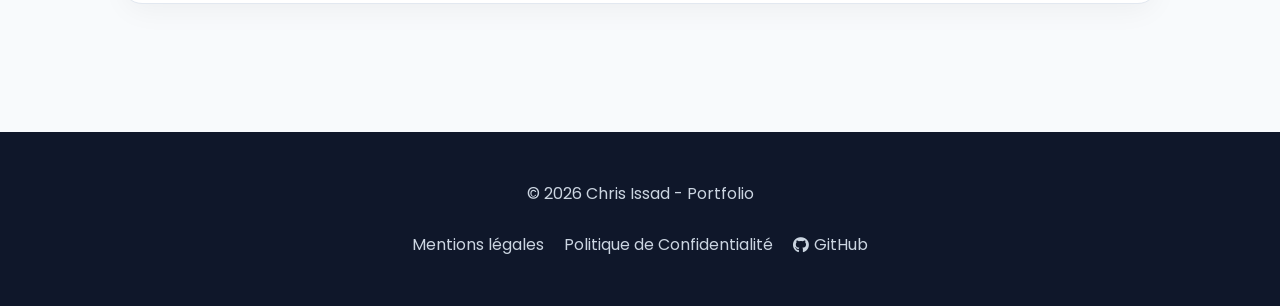
==== commit be7273c4: "Refactor HTML structure and improve semantics" ====
--- a/index.html
+++ b/index.html
@@ -4,17 +4,22 @@
     <meta charset="UTF-8">
     <meta name="viewport" content="width=device-width, initial-scale=1.0">
     <title>Portfolio - Chris Issad</title>
+    <!-- Font Awesome -->
     <link href="https://cdnjs.cloudflare.com/ajax/libs/font-awesome/6.0.0/css/all.min.css" rel="stylesheet">
+    <!-- Google Fonts: Poppins pour un look moderne -->
+    <link href="https://fonts.googleapis.com/css2?family=Poppins:wght@300;400;500;600;700&display=swap" rel="stylesheet">
     <link rel="stylesheet" href="style.css">
 </head>
 <body>
 
     <nav>
-        <a href="#accueil">Accueil</a>
-        <a href="#propos">À propos</a>
-        <a href="#parcours">Parcours</a>
-        <a href="#competences">Compétences</a>
-        <a href="#contact">Contact</a>
+        <div class="nav-links">
+            <a href="#accueil">Accueil</a>
+            <a href="#propos">À propos</a>
+            <a href="#parcours">Parcours</a>
+            <a href="#competences">Compétences</a>
+            <a href="#contact">Contact</a>
+        </div>
     </nav>
 
     <section id="accueil" class="hero">
@@ -34,15 +39,17 @@
         </section>
 
         <!-- Parcours Scolaire -->
-        <section id="parcours" style="margin-top: 5rem;">
+        <section id="parcours" class="mt-section">
             <h2 class="section-title">Mon <span>parcours scolaire</span></h2>
             <div class="timeline">
                 <div class="timeline-item">
+                    <div class="timeline-dot"></div>
                     <h3>BTS SIO option SISR</h3>
                     <div class="timeline-date">2026 - Présent</div>
                     <p>Formation spécialisée en Solutions d’Infrastructure Systèmes et Réseaux.</p>
                 </div>
                 <div class="timeline-item">
+                    <div class="timeline-dot"></div>
                     <h3>Baccalauréat STI2D option SIN</h3>
                     <div class="timeline-date">Obtenu en 2025</div>
                     <p>Lycée Camille Claudel - Spécialité Systèmes d'Information et Numérique.</p>
@@ -51,31 +58,31 @@
         </section>
 
         <!-- Compétences & Certifications -->
-        <section id="competences" style="margin-top: 5rem;">
+        <section id="competences" class="mt-section">
             <h2 class="section-title">Mes <span>compétences & certifications</span></h2>
             <div class="grid-container">
                 <div class="card">
-                    <i class="fas fa-network-wired"></i>
+                    <div class="icon-wrapper"><i class="fas fa-network-wired"></i></div>
                     <h3>Réseaux & Systèmes</h3>
                     <p>Simulation sur CISCO Packet Tracer, adressage IPv4. Hardware : montage, démontage et diagnostic matériel de base.</p>
                 </div>
                 <div class="card">
-                    <i class="fas fa-code"></i>
+                    <div class="icon-wrapper"><i class="fas fa-code"></i></div>
                     <h3>Développement & BDD</h3>
                     <p>Scripts et applications simples en Python, C#, HTML, CSS. Rédaction de requêtes SQL (sélection, insertion, mise à jour).</p>
                 </div>
                 <div class="card">
-                    <i class="fas fa-shield-alt"></i>
+                    <div class="icon-wrapper"><i class="fas fa-shield-alt"></i></div>
                     <h3>Cybersécurité</h3>
                     <p>Analyse des menaces, protection des données personnelles, sécurisation des bases de données et gestion des accès.</p>
                 </div>
                 <div class="card">
-                    <i class="fas fa-certificate"></i>
+                    <div class="icon-wrapper"><i class="fas fa-certificate"></i></div>
                     <h3>Certifications</h3>
                     <p><strong>Certification PIX</strong><br><strong>CISCO Packet Tracer SIO12026</strong> : Notions de base sur les réseaux</p>
                 </div>
                 <div class="card">
-                    <i class="fas fa-language"></i>
+                    <div class="icon-wrapper"><i class="fas fa-language"></i></div>
                     <h3>Langues</h3>
                     <p><strong>Anglais :</strong> Niveau B1<br><strong>Espagnol :</strong> Niveau B1</p>
                 </div>
@@ -83,13 +90,18 @@
         </section>
 
         <!-- Contact -->
-        <section id="contact" style="margin-top: 5rem;">
+        <section id="contact" class="mt-section">
             <h2 class="section-title">Me <span>contacter</span></h2>
             <div class="contact-info">
-                <p><i class="fas fa-map-marker-alt"></i> 5 Rue des Cyclamens, 41190 Saint Lubin en Vergonnois</p>
-                <p><i class="fas fa-envelope"></i> <a href="mailto:issad23.chris41@gmail.com" style="color: var(--accent-color); text-decoration: none;">issad23.chris41@gmail.com</a></p>
-                <br>
-                <p>N'hésitez pas à me contacter pour toute opportunité de stage pour la période de mai/juin 2027.</p>
+                <div class="contact-item">
+                    <i class="fas fa-map-marker-alt"></i>
+                    <p>5 Rue des Cyclamens, 41190 Saint Lubin en Vergonnois</p>
+                </div>
+                <div class="contact-item">
+                    <i class="fas fa-envelope"></i>
+                    <p><a href="mailto:issad23.chris41@gmail.com">issad23.chris41@gmail.com</a></p>
+                </div>
+                <p class="contact-msg">N'hésitez pas à me contacter pour toute opportunité de stage pour la période de mai/juin 2027.</p>
             </div>
         </section>
 
@@ -97,10 +109,10 @@
 
     <footer>
         <p>&copy; 2026 Chris Issad - Portfolio</p>
-        <div style="margin-top: 10px;">
-            <a href="#">Mentions légales</a> | 
-            <a href="#">Politique de Confidentialité</a> |
-            <a href="https://github.com/chris-issad" target="_blank">GitHub</a>
+        <div class="footer-links">
+            <a href="#">Mentions légales</a>
+            <a href="#">Politique de Confidentialité</a>
+            <a href="https://github.com/chris-issad" target="_blank"><i class="fab fa-github"></i> GitHub</a>
         </div>
     </footer>
 
--- a/style.css
+++ b/style.css
@@ -1,121 +1,178 @@
 :root {
-    --bg-color: #f4f7f6;
-    --text-color: #333;
-    --accent-color: #2c3e50;
-    --highlight: #e74c3c;
+    /* Palette moderne type SaaS/Tech */
+    --bg-color: #f8fafc;
+    --text-color: #475569;
+    --heading-color: #0f172a;
+    --accent-color: #4f46e5; /* Indigo */
+    --accent-hover: #4338ca;
+    --highlight: #0ea5e9; /* Light blue pour les dégradés/icones */
     --card-bg: #ffffff;
+    --border-color: #e2e8f0;
 }
 
 * {
     margin: 0;
     padding: 0;
     box-sizing: border-box;
-    font-family: 'Helvetica Neue', Arial, sans-serif;
+    font-family: 'Poppins', sans-serif;
 }
 
 body {
     background-color: var(--bg-color);
     color: var(--text-color);
-    line-height: 1.6;
-}
-
-/* Navbar */
+    line-height: 1.7;
+    scroll-behavior: smooth;
+}
+
+h1, h2, h3, h4 {
+    color: var(--heading-color);
+    font-weight: 600;
+}
+
+/* Espacement réutilisable */
+.mt-section {
+    margin-top: 6rem;
+}
+
+/* Navbar avec effet Glassmorphism */
 nav {
-    background-color: var(--accent-color);
-    padding: 1rem 2rem;
-    text-align: center;
+    background: rgba(255, 255, 255, 0.85);
+    backdrop-filter: blur(10px);
+    -webkit-backdrop-filter: blur(10px);
+    padding: 1.2rem 2rem;
     position: sticky;
     top: 0;
     z-index: 1000;
-}
-
-nav a {
-    color: white;
+    box-shadow: 0 4px 6px -1px rgba(0, 0, 0, 0.05);
+    display: flex;
+    justify-content: center;
+    border-bottom: 1px solid rgba(255,255,255,0.3);
+}
+
+.nav-links a {
+    color: var(--heading-color);
     text-decoration: none;
     margin: 0 15px;
-    font-weight: bold;
-    text-transform: uppercase;
-    font-size: 0.9rem;
-}
-
-nav a:hover {
-    color: var(--highlight);
-}
-
-/* Hero Section */
+    font-weight: 500;
+    font-size: 0.95rem;
+    position: relative;
+    transition: color 0.3s ease;
+}
+
+.nav-links a::after {
+    content: '';
+    position: absolute;
+    width: 0;
+    height: 2px;
+    bottom: -4px;
+    left: 0;
+    background-color: var(--accent-color);
+    transition: width 0.3s ease;
+}
+
+.nav-links a:hover {
+    color: var(--accent-color);
+}
+
+.nav-links a:hover::after {
+    width: 100%;
+}
+
+/* Hero Section avec dégradé moderne */
 .hero {
-    height: 60vh;
+    height: 65vh;
     display: flex;
     flex-direction: column;
     justify-content: center;
     align-items: center;
     text-align: center;
-    background: linear-gradient(rgba(44, 62, 80, 0.8), rgba(44, 62, 80, 0.8)), url('https://images.unsplash.com/photo-1451187580459-43490279c0fa?q=80&w=2072&auto=format&fit=crop') center/cover;
+    background: linear-gradient(135deg, rgba(79, 70, 229, 0.85), rgba(14, 165, 233, 0.85)), url('https://images.unsplash.com/photo-1451187580459-43490279c0fa?q=80&w=2072&auto=format&fit=crop') center/cover fixed;
     color: white;
     padding: 2rem;
+    clip-path: polygon(0 0, 100% 0, 100% 90%, 0% 100%);
 }
 
 .hero h1 {
-    font-size: 3.5rem;
+    font-size: 4rem;
     margin-bottom: 10px;
+    color: white;
+    letter-spacing: -1px;
 }
 
 .hero h2 {
     font-size: 1.5rem;
     font-weight: 300;
+    color: rgba(255, 255, 255, 0.9);
 }
 
 /* Container */
 .container {
-    max-width: 1000px;
+    max-width: 1100px;
     margin: 0 auto;
     padding: 4rem 2rem;
 }
 
 .section-title {
     text-align: center;
-    font-size: 2.2rem;
-    margin-bottom: 3rem;
-    color: var(--accent-color);
-    text-transform: uppercase;
-    letter-spacing: 2px;
+    font-size: 2.5rem;
+    margin-bottom: 3.5rem;
+    position: relative;
+    display: inline-block;
+    left: 50%;
+    transform: translateX(-50%);
 }
 
 .section-title span {
-    font-weight: 300;
+    color: var(--accent-color);
+}
+
+.section-title::after {
+    content: '';
+    position: absolute;
+    bottom: -10px;
+    left: 50%;
+    transform: translateX(-50%);
+    width: 60px;
+    height: 4px;
+    background: var(--accent-color);
+    border-radius: 2px;
 }
 
 /* About Section */
 .about-content {
-    display: flex;
-    flex-direction: column;
-    align-items: center;
-    text-align: center;
     background: var(--card-bg);
     padding: 3rem;
-    border-radius: 10px;
-    box-shadow: 0 5px 15px rgba(0,0,0,0.05);
+    border-radius: 20px;
+    box-shadow: 0 10px 30px -5px rgba(0, 0, 0, 0.05);
+    border: 1px solid var(--border-color);
+    text-align: center;
 }
 
 .about-content p {
-    margin-bottom: 1.5rem;
-    font-size: 1.1rem;
+    font-size: 1.15rem;
+    margin-bottom: 2rem;
+    max-width: 800px;
+    margin-left: auto;
+    margin-right: auto;
 }
 
 .btn-cv {
-    display: inline-block;
-    background-color: var(--accent-color);
+    display: inline-flex;
+    align-items: center;
+    gap: 10px;
+    background: linear-gradient(135deg, var(--accent-color), var(--highlight));
     color: white;
-    padding: 12px 25px;
+    padding: 14px 30px;
     text-decoration: none;
-    border-radius: 5px;
-    font-weight: bold;
-    transition: background 0.3s;
-    margin-top: 1rem;
+    border-radius: 50px;
+    font-weight: 600;
+    transition: transform 0.3s ease, box-shadow 0.3s ease;
+    box-shadow: 0 4px 15px rgba(79, 70, 229, 0.3);
 }
 
 .btn-cv:hover {
-    background-color: var(--highlight);
+    transform: translateY(-2px);
+    box-shadow: 0 8px 20px rgba(79, 70, 229, 0.4);
 }
 
 /* Timeline (Parcours) */
@@ -123,27 +180,62 @@
     position: relative;
     max-width: 800px;
     margin: 0 auto;
+    padding-left: 2rem;
+}
+
+.timeline::before {
+    content: '';
+    position: absolute;
+    left: 0;
+    top: 0;
+    height: 100%;
+    width: 3px;
+    background: var(--border-color);
+    border-radius: 3px;
 }
 
 .timeline-item {
+    position: relative;
     background: var(--card-bg);
-    padding: 1.5rem;
-    border-radius: 8px;
+    padding: 2rem;
+    border-radius: 16px;
     margin-bottom: 2rem;
-    box-shadow: 0 3px 10px rgba(0,0,0,0.05);
-    border-left: 5px solid var(--accent-color);
+    box-shadow: 0 4px 6px -1px rgba(0, 0, 0, 0.05);
+    border: 1px solid var(--border-color);
+    transition: transform 0.3s ease;
+}
+
+.timeline-item:hover {
+    transform: translateX(10px);
+    border-color: var(--accent-color);
+}
+
+.timeline-dot {
+    position: absolute;
+    left: -2.7rem;
+    top: 2rem;
+    width: 20px;
+    height: 20px;
+    background: var(--accent-color);
+    border: 4px solid var(--bg-color);
+    border-radius: 50%;
+    box-shadow: 0 0 0 3px rgba(79, 70, 229, 0.2);
 }
 
 .timeline-item h3 {
-    color: var(--accent-color);
-    margin-bottom: 0.5rem;
+    margin-bottom: 0.3rem;
+    font-size: 1.3rem;
 }
 
 .timeline-date {
-    color: #7f8c8d;
-    font-weight: bold;
-    margin-bottom: 0.5rem;
-    font-size: 0.9rem;
+    display: inline-block;
+    background: rgba(79, 70, 229, 0.1);
+    color: var(--accent-color);
+    padding: 4px 12px;
+    border-radius: 20px;
+    font-size: 0.85rem;
+    font-weight: 600;
+    margin-bottom: 1rem;
 }
 
 /* Certifications & Skills (Grid) */
@@ -155,67 +247,150 @@
 
 .card {
     background: var(--card-bg);
-    padding: 2rem;
-    border-radius: 8px;
-    text-align: center;
-    box-shadow: 0 3px 10px rgba(0,0,0,0.05);
-    transition: transform 0.3s;
+    padding: 2.5rem 2rem;
+    border-radius: 20px;
+    text-align: center;
+    box-shadow: 0 4px 6px -1px rgba(0, 0, 0, 0.05);
+    border: 1px solid var(--border-color);
+    transition: all 0.3s ease;
 }
 
 .card:hover {
-    transform: translateY(-5px);
-}
-
-.card i {
-    font-size: 3rem;
-    color: var(--highlight);
-    margin-bottom: 1rem;
+    transform: translateY(-10px);
+    box-shadow: 0 20px 25px -5px rgba(0, 0, 0, 0.1);
+    border-color: var(--highlight);
+}
+
+.icon-wrapper {
+    width: 70px;
+    height: 70px;
+    margin: 0 auto 1.5rem auto;
+    background: linear-gradient(135deg, rgba(79, 70, 229, 0.1), rgba(14, 165, 233, 0.1));
+    border-radius: 16px;
+    display: flex;
+    justify-content: center;
+    align-items: center;
+    transform: rotate(-5deg);
+    transition: transform 0.3s ease;
+}
+
+.card:hover .icon-wrapper {
+    transform: rotate(0deg) scale(1.1);
+}
+
+.icon-wrapper i {
+    font-size: 2rem;
+    color: var(--accent-color);
+    background: -webkit-linear-gradient(135deg, var(--accent-color), var(--highlight));
+    -webkit-background-clip: text;
+    -webkit-text-fill-color: transparent;
 }
 
 .card h3 {
     margin-bottom: 1rem;
-    color: var(--accent-color);
-}
-
+    font-size: 1.2rem;
+}
+        
 .card p {
     font-size: 0.95rem;
+    color: var(--text-color);
 }
 
 /* Contact Section */
 .contact-info {
-    text-align: center;
     background: var(--card-bg);
     padding: 3rem;
-    border-radius: 10px;
-    box-shadow: 0 5px 15px rgba(0,0,0,0.05);
-}
-
-.contact-info p {
+    border-radius: 20px;
+    box-shadow: 0 10px 30px -5px rgba(0, 0, 0, 0.05);
+    border: 1px solid var(--border-color);
+    display: flex;
+    flex-direction: column;
+    align-items: center;
+    gap: 1.5rem;
+}
+
+.contact-item {
+    display: flex;
+    align-items: center;
+    gap: 15px;
+    font-size: 1.1rem;
+    background: var(--bg-color);
+    padding: 15px 25px;
+    border-radius: 50px;
+    width: 100%;
+    max-width: 500px;
+    transition: transform 0.3s ease;
+}
+
+.contact-item:hover {
+    transform: translateX(5px);
+}
+
+.contact-item i {
+    color: var(--accent-color);
     font-size: 1.2rem;
-    margin: 10px 0;
-}
-
-.contact-info i {
-    color: var(--highlight);
-    margin-right: 10px;
-    width: 25px;
+}
+
+.contact-item a {
+    color: var(--heading-color);
+    text-decoration: none;
+    font-weight: 500;
+}
+
+.contact-item a:hover {
+    color: var(--accent-color);
+}
+
+.contact-msg {
+    margin-top: 1rem;
+    text-align: center;
+    font-style: italic;
+    color: #64748b;
 }
 
 /* Footer */
 footer {
-    background-color: var(--accent-color);
+    background-color: var(--heading-color);
+    color: #cbd5e1;
+    text-align: center;
+    padding: 3rem 2rem;
+    margin-top: 4rem;
+}
+
+.footer-links {
+    margin-top: 1.5rem;
+    display: flex;
+    justify-content: center;
+    gap: 20px;
+    flex-wrap: wrap;
+}
+
+.footer-links a {
+    color: #cbd5e1;
+    text-decoration: none;
+    transition: color 0.3s ease;
+    display: flex;
+    align-items: center;
+    gap: 5px;
+}
+
+.footer-links a:hover {
     color: white;
-    text-align: center;
-    padding: 2rem;
-    margin-top: 3rem;
-}
-
-footer a {
-    color: #bdc3c7;
-    text-decoration: none;
-    margin: 0 10px;
-}
-
-footer a:hover {
-    color: white;
-}
+}
+
+/* Responsive */
+@media (max-width: 768px) {
+    .hero h1 {
+        font-size: 2.8rem;
+    }
+    .nav-links a {
+        margin: 0 8px;
+        font-size: 0.85rem;
+    }
+    .timeline {
+        padding-left: 1rem;
+    }
+    .timeline-dot {
+        left: -1.7rem;
+    }
+}
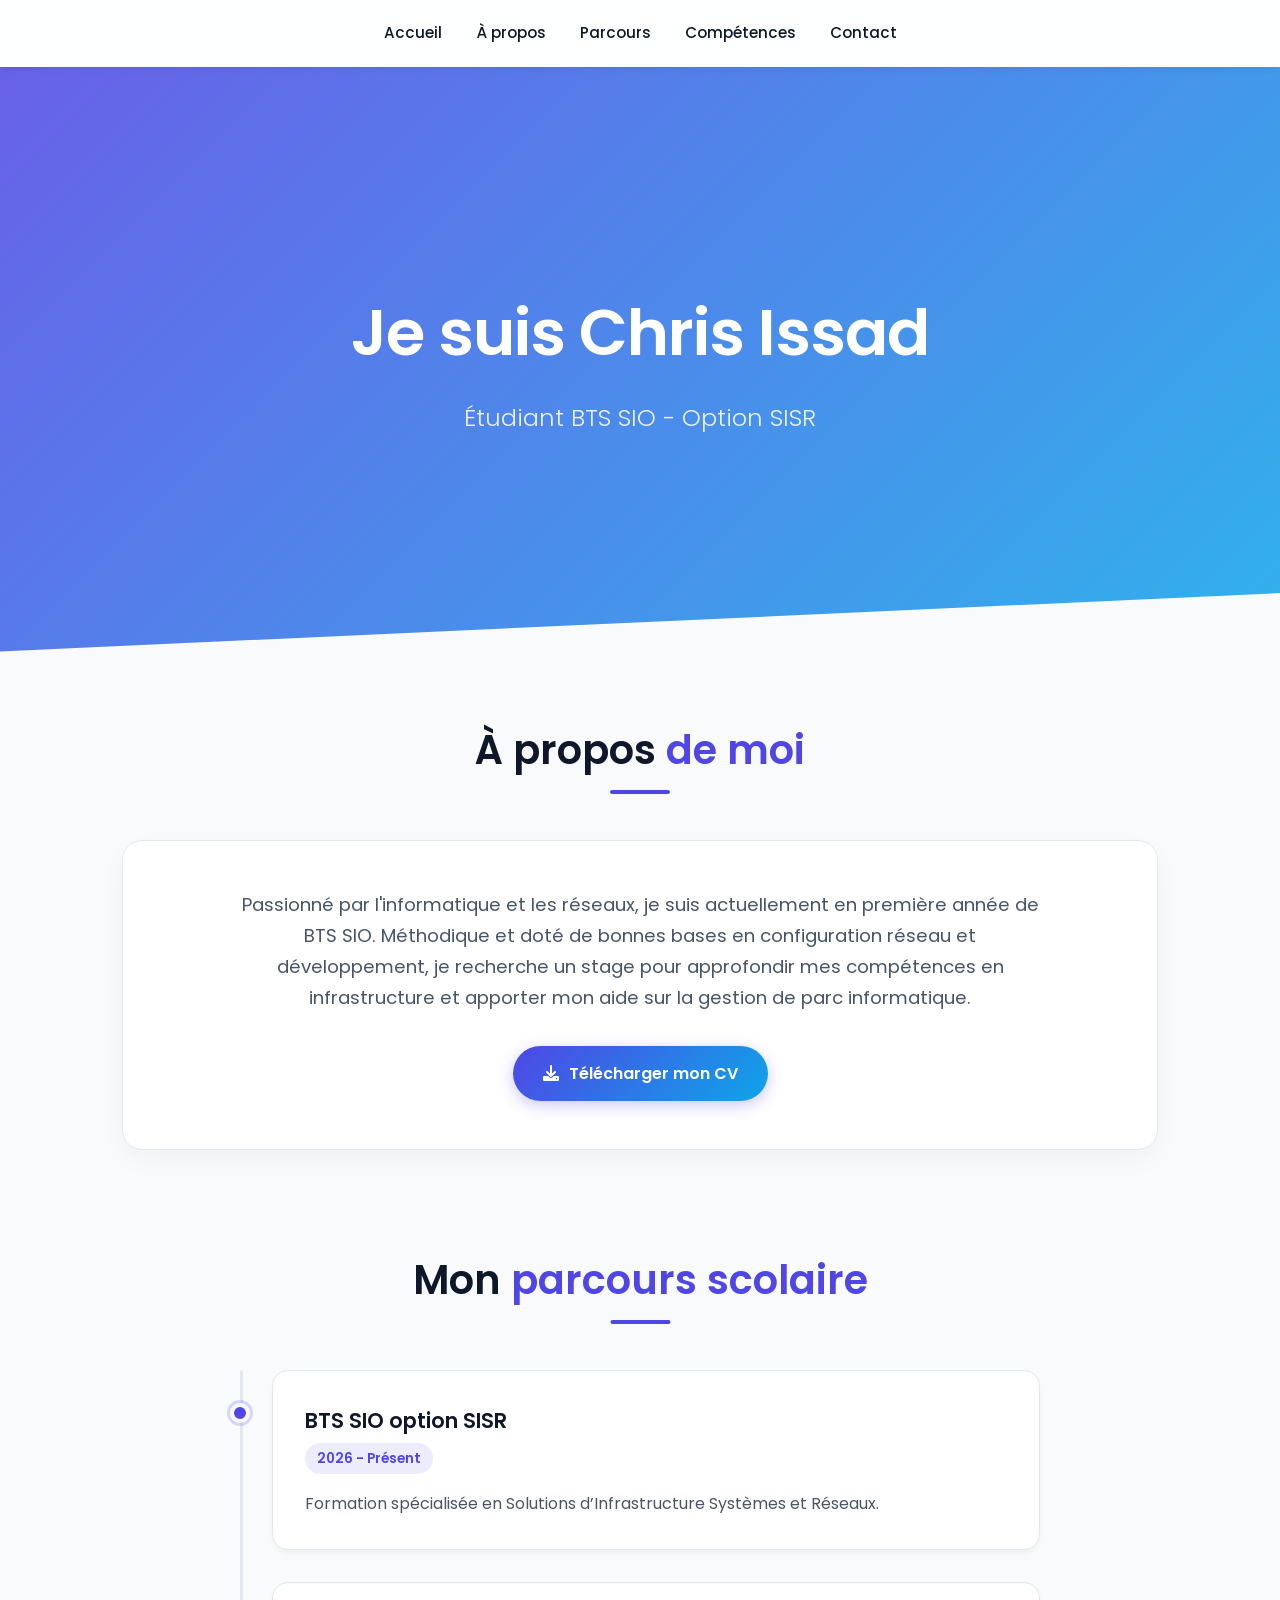
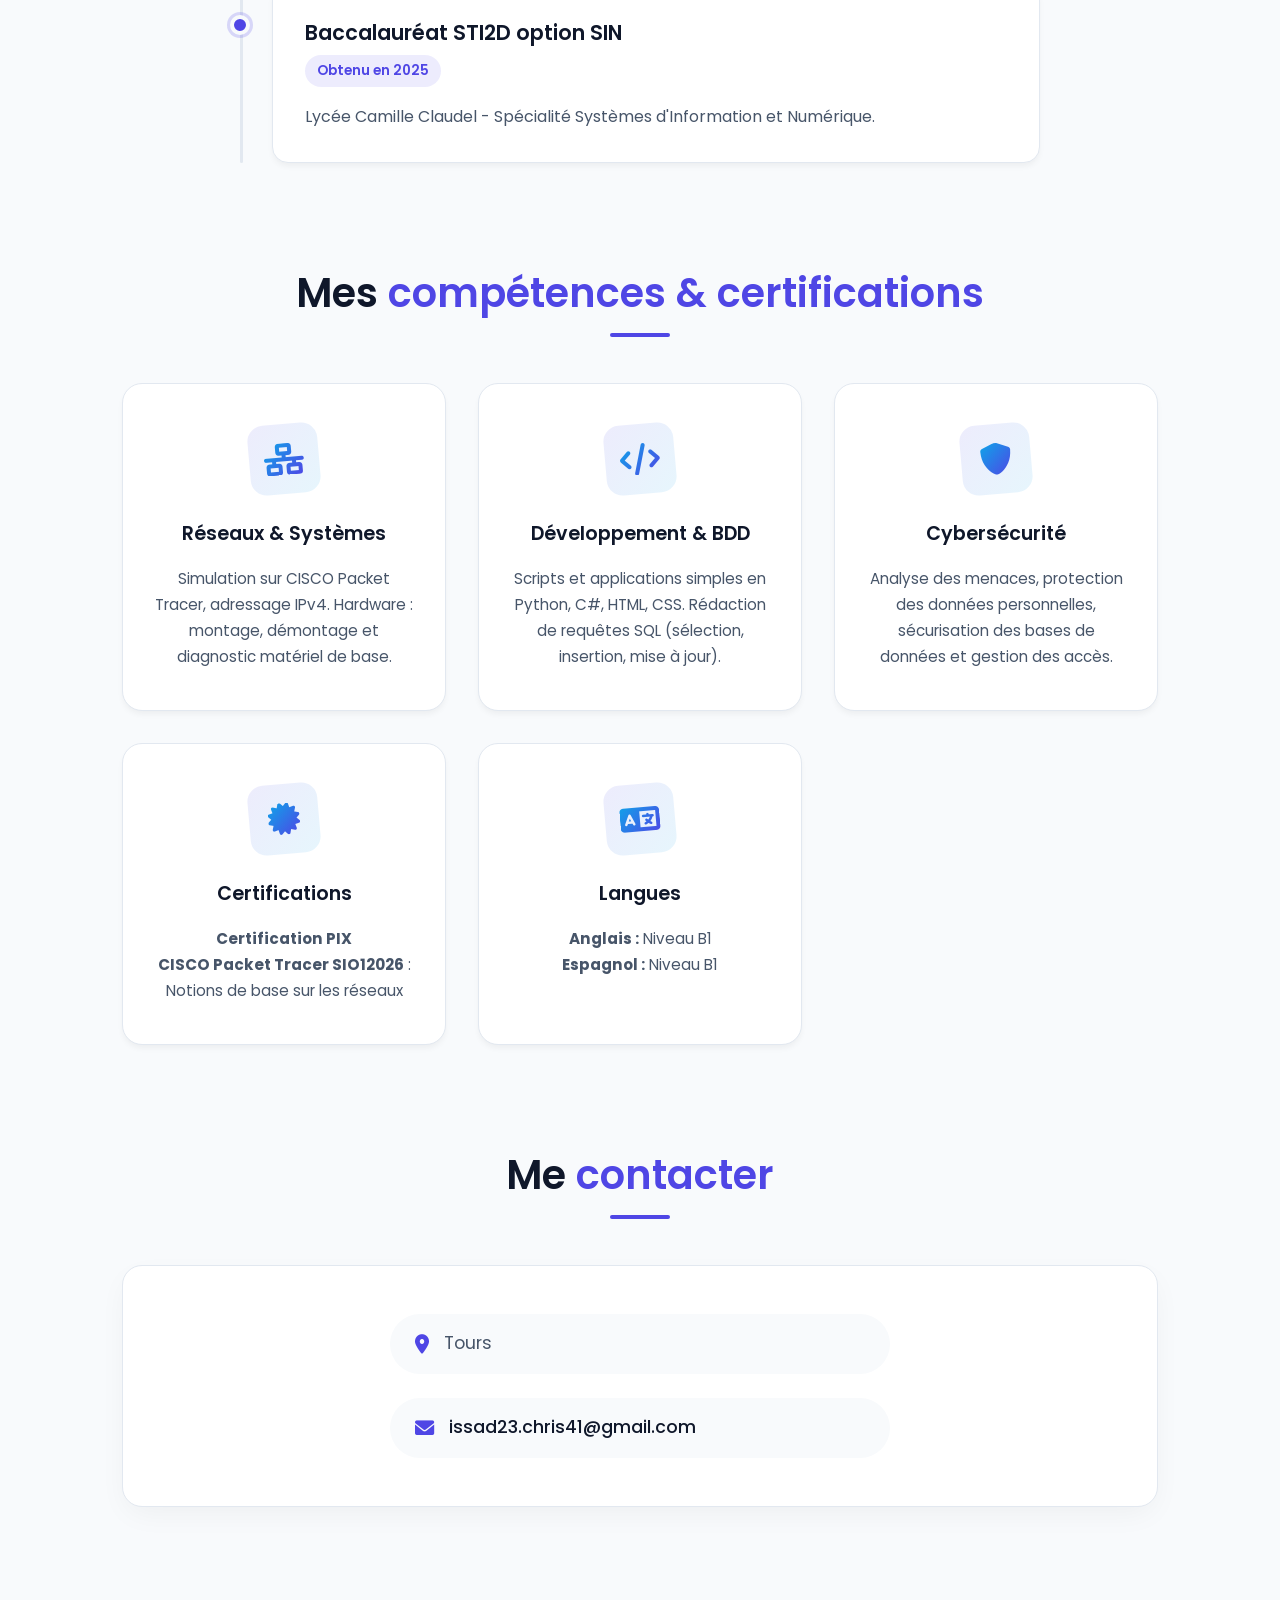
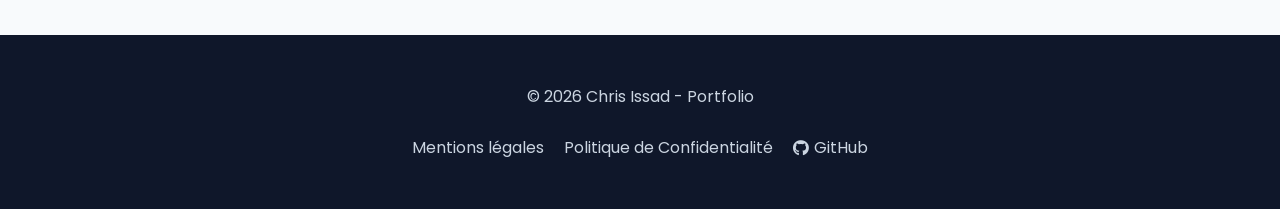
==== commit 8afbc4f4: "Update index.html" ====
--- a/index.html
+++ b/index.html
@@ -95,13 +95,12 @@
             <div class="contact-info">
                 <div class="contact-item">
                     <i class="fas fa-map-marker-alt"></i>
-                    <p>5 Rue des Cyclamens, 41190 Saint Lubin en Vergonnois</p>
+                    <p>Tours</p>
                 </div>
                 <div class="contact-item">
                     <i class="fas fa-envelope"></i>
                     <p><a href="mailto:issad23.chris41@gmail.com">issad23.chris41@gmail.com</a></p>
                 </div>
-                <p class="contact-msg">N'hésitez pas à me contacter pour toute opportunité de stage pour la période de mai/juin 2027.</p>
             </div>
         </section>
 
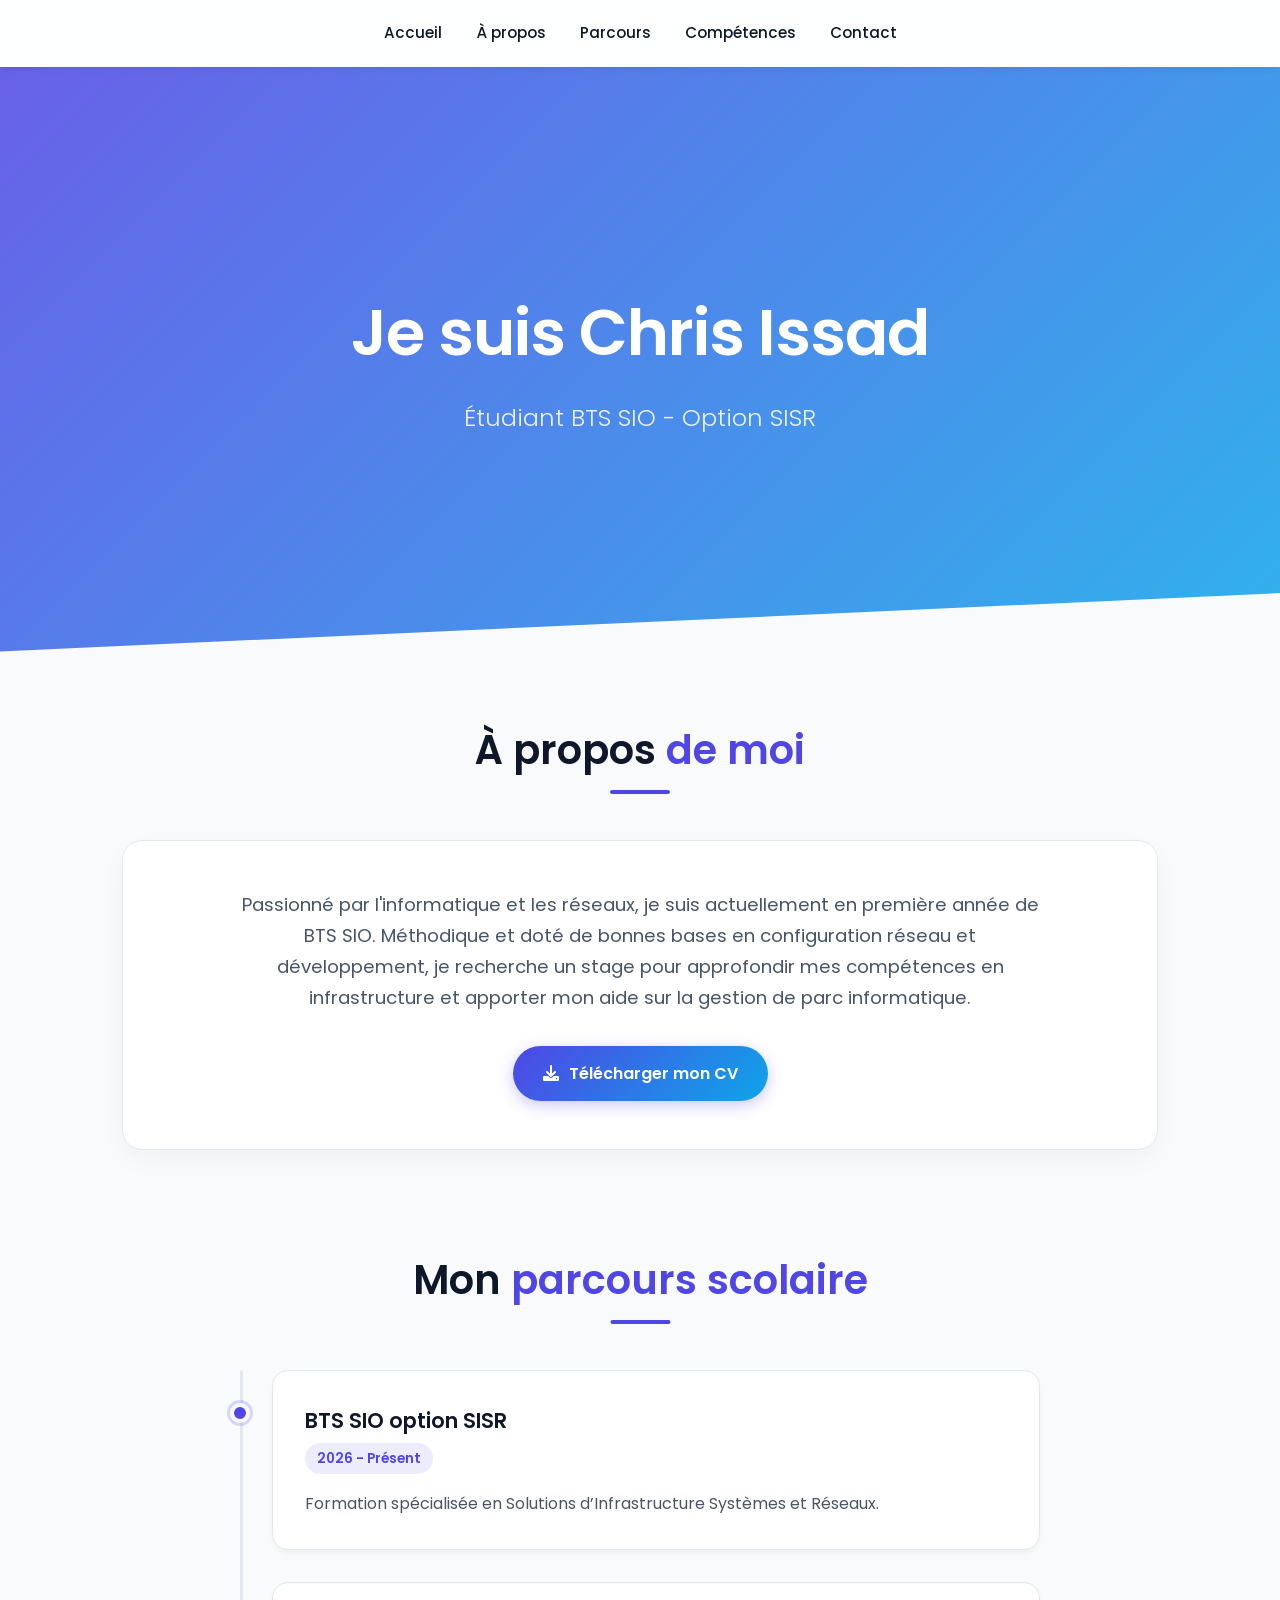
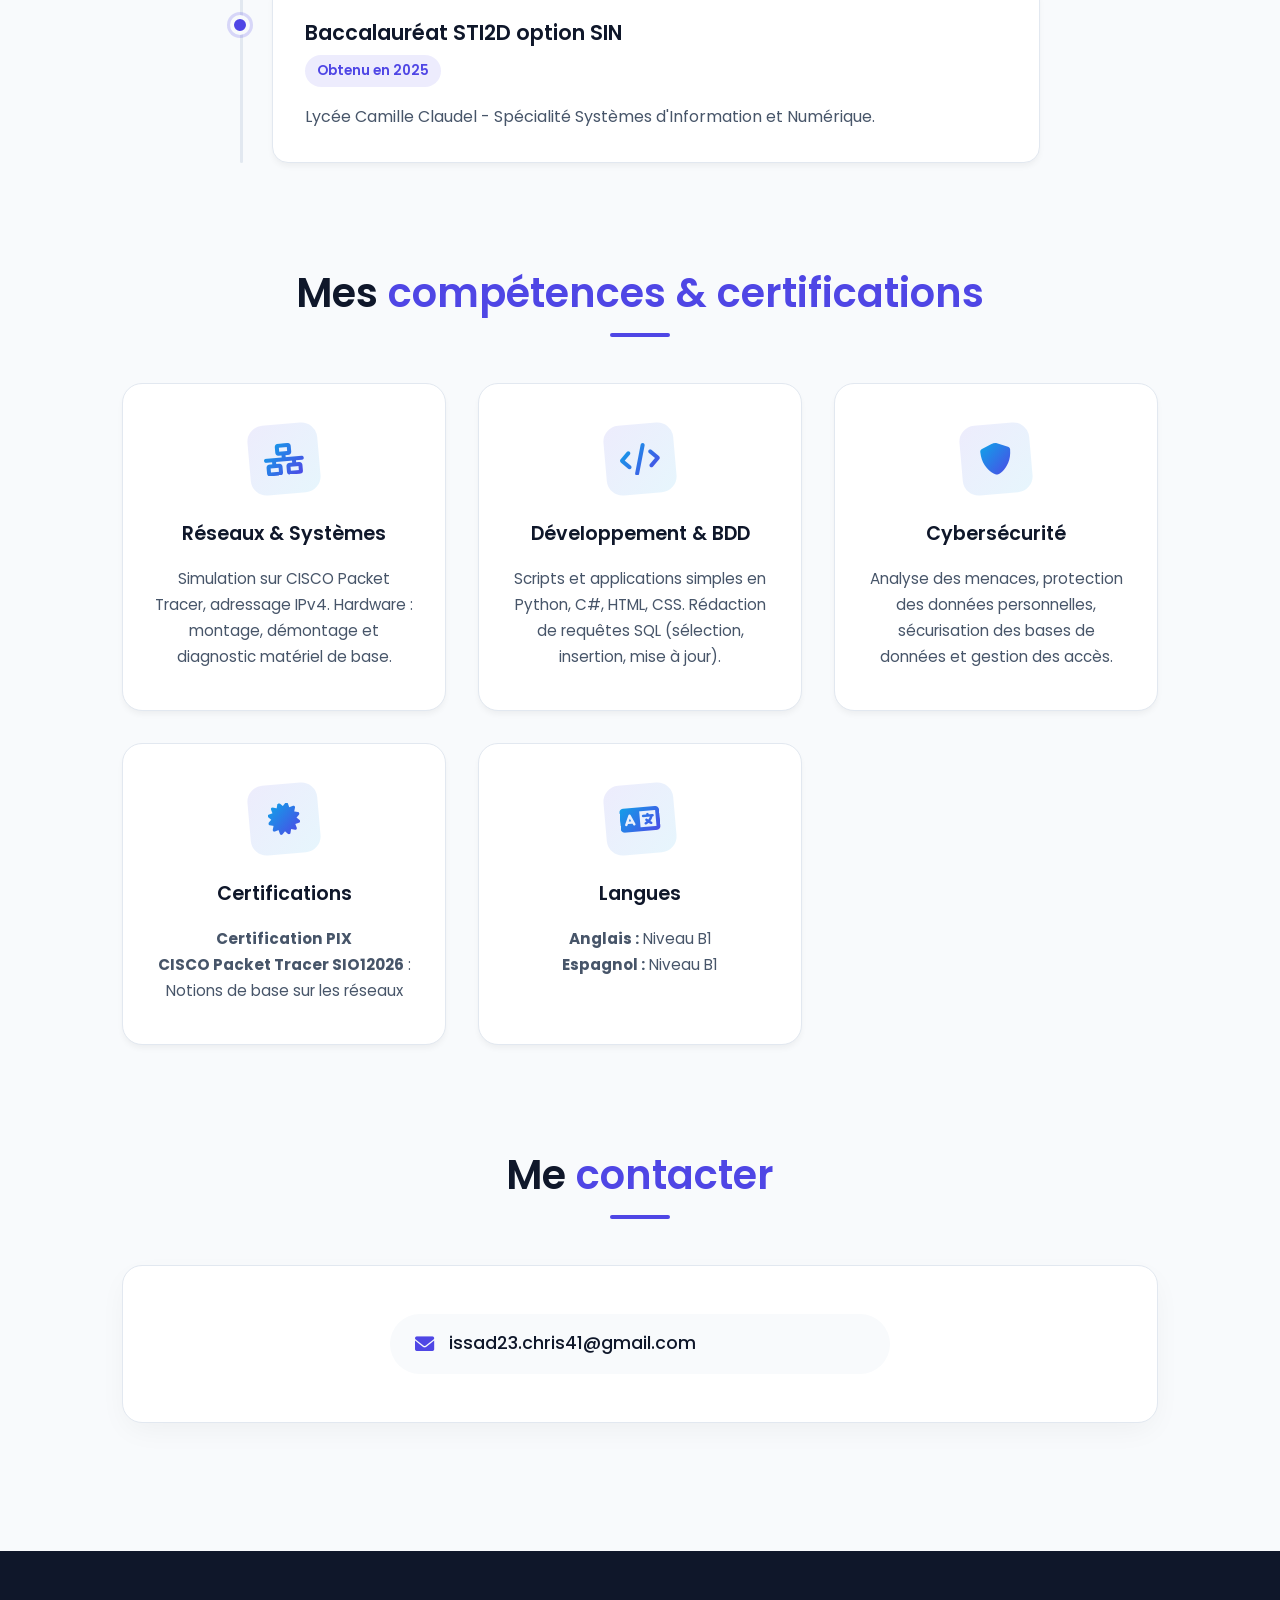
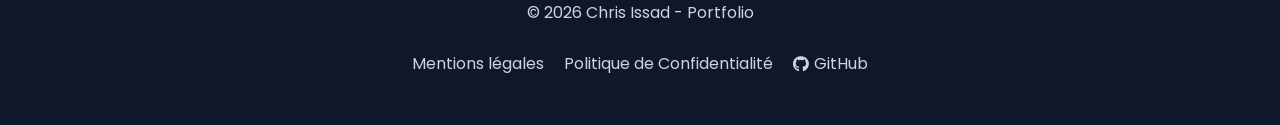
==== commit 0725e729: "Remove address from contact section Removed address contact item from the contact section." ====
--- a/index.html
+++ b/index.html
@@ -94,10 +94,6 @@
             <h2 class="section-title">Me <span>contacter</span></h2>
             <div class="contact-info">
                 <div class="contact-item">
-                    <i class="fas fa-map-marker-alt"></i>
-                    <p>Tours</p>
-                </div>
-                <div class="contact-item">
                     <i class="fas fa-envelope"></i>
                     <p><a href="mailto:issad23.chris41@gmail.com">issad23.chris41@gmail.com</a></p>
                 </div>
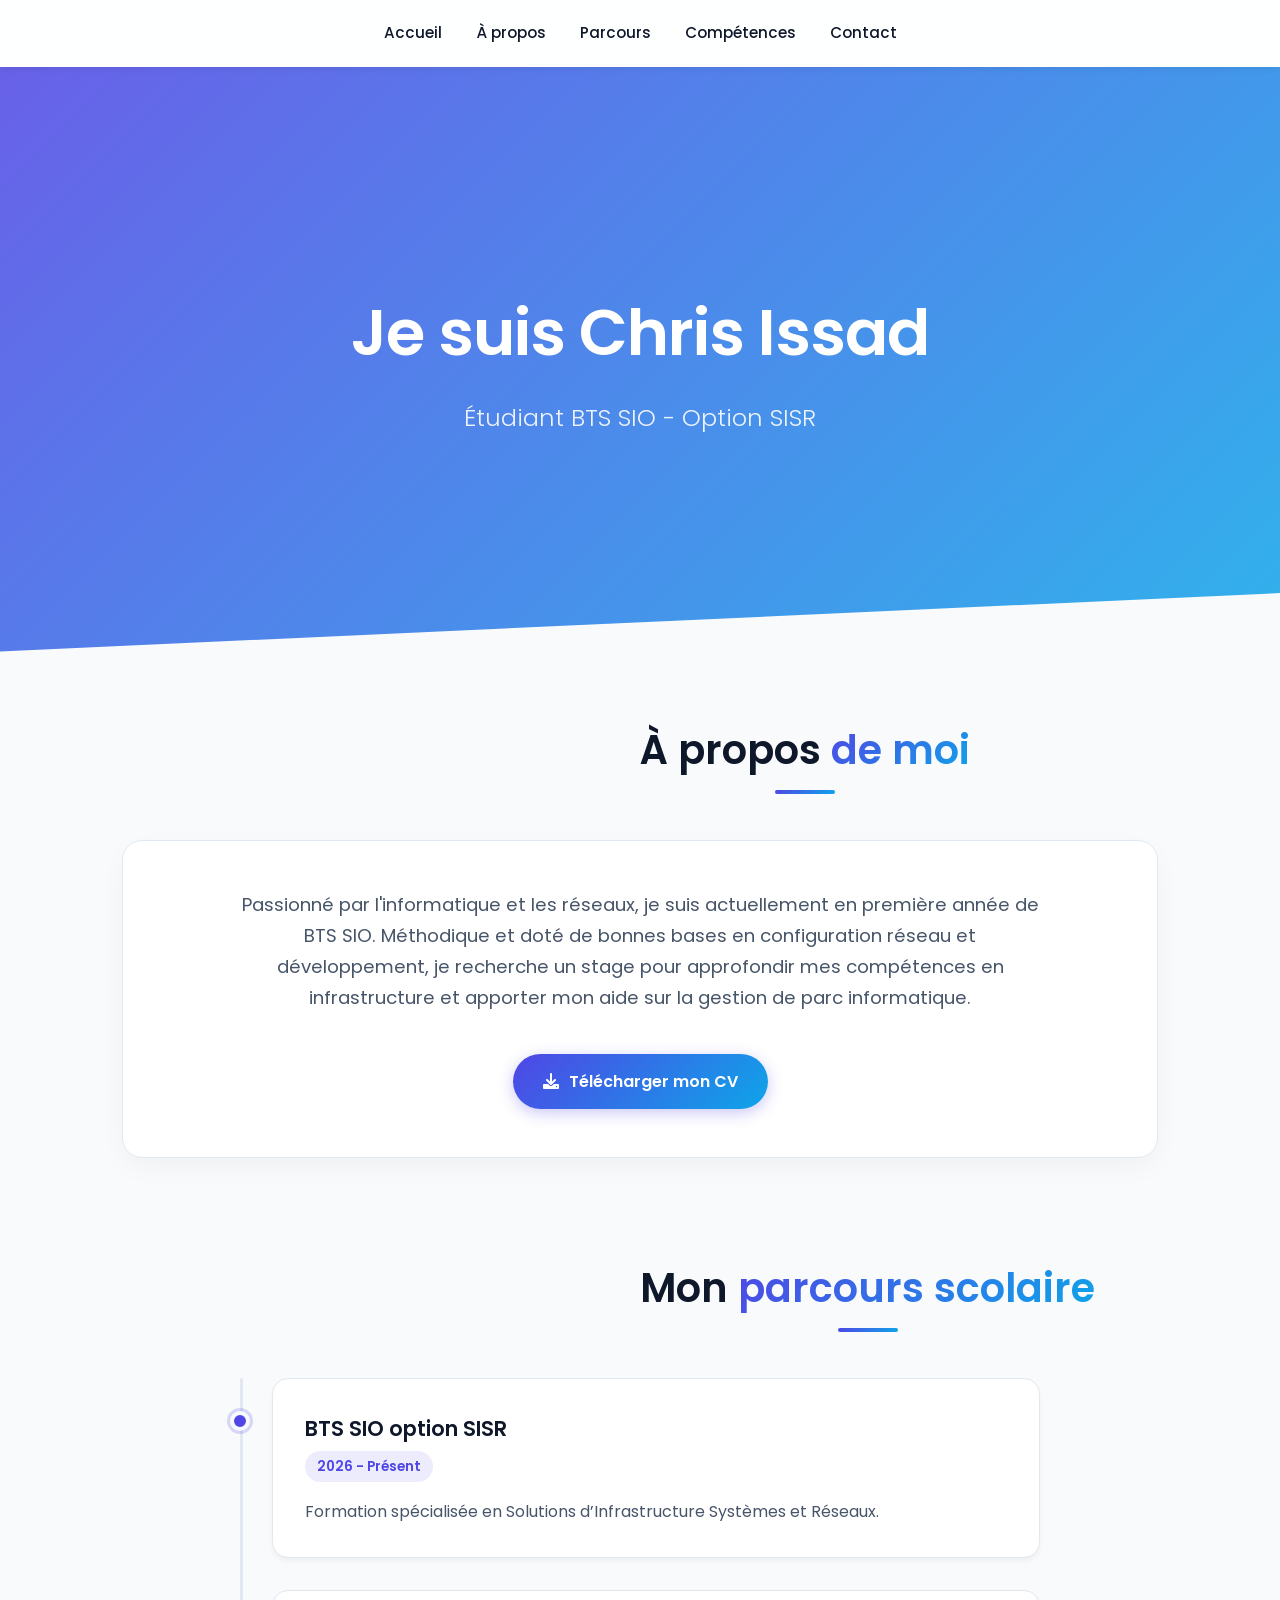
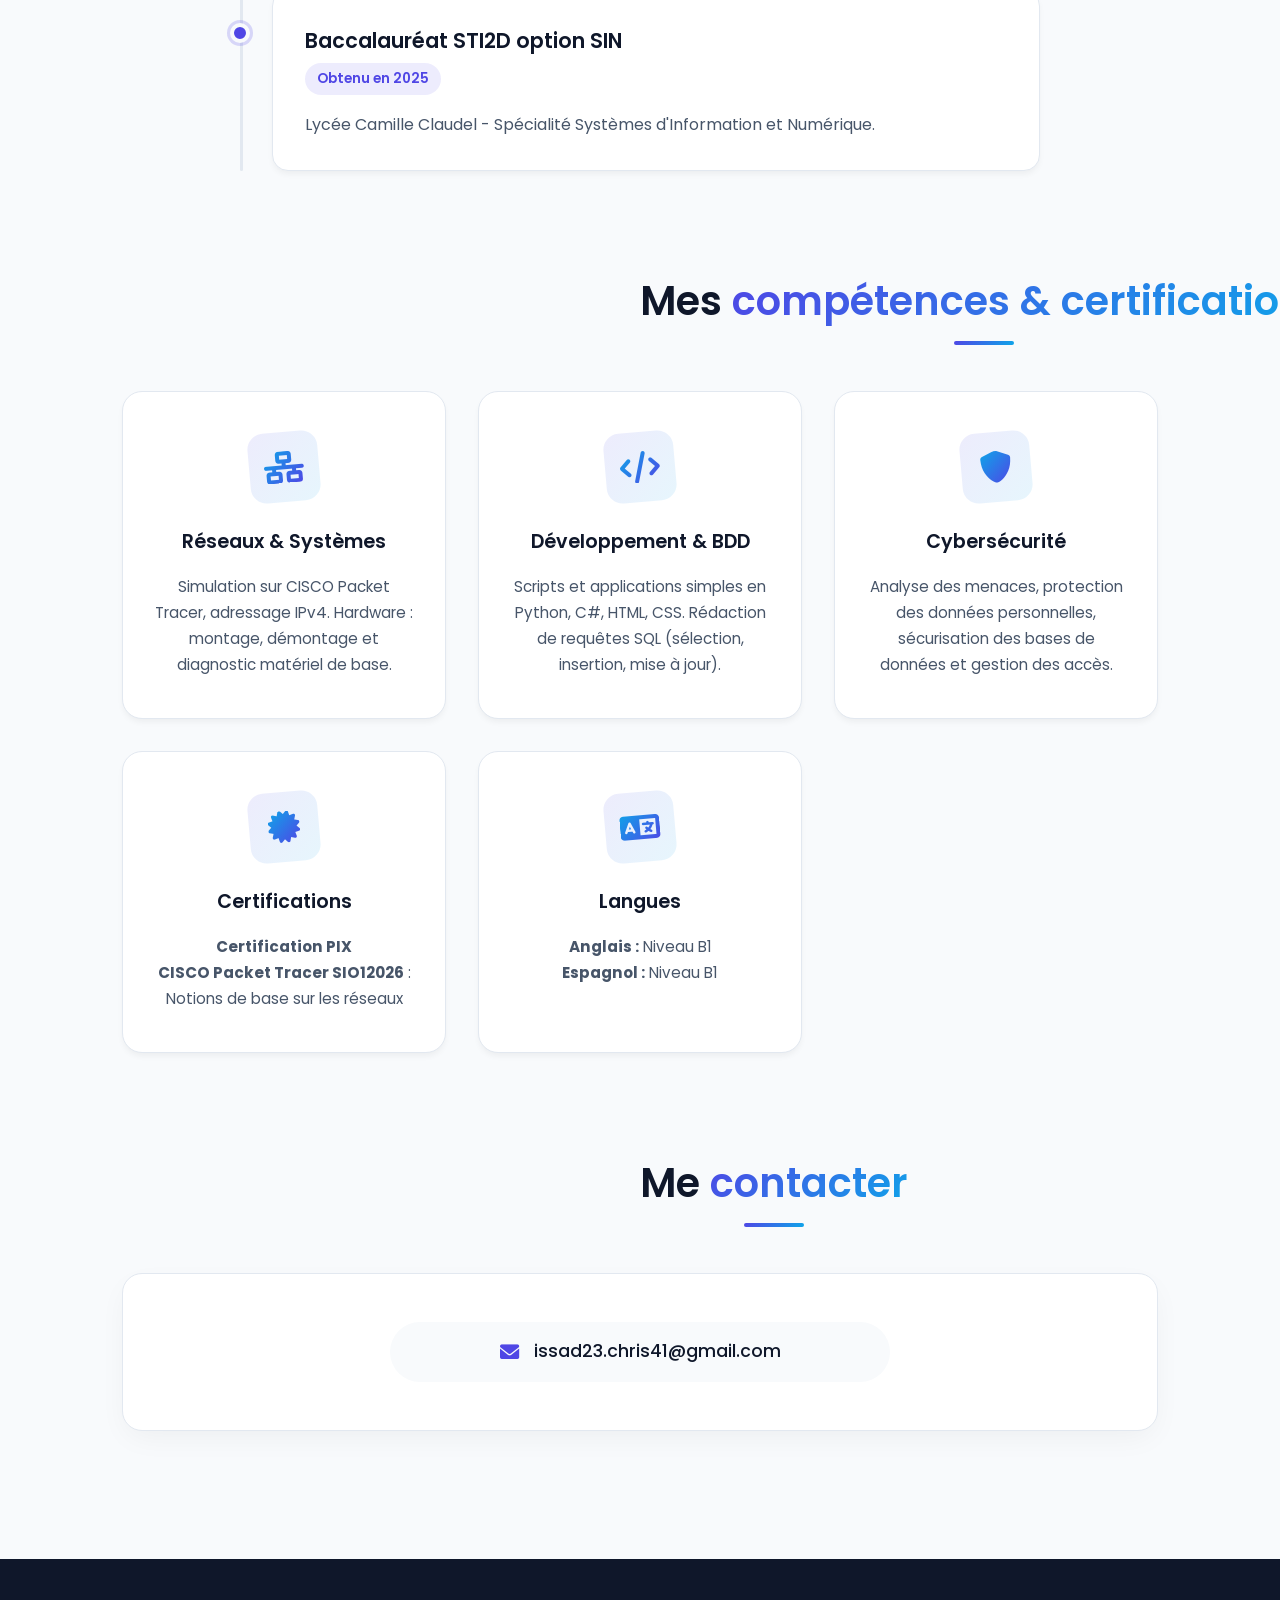
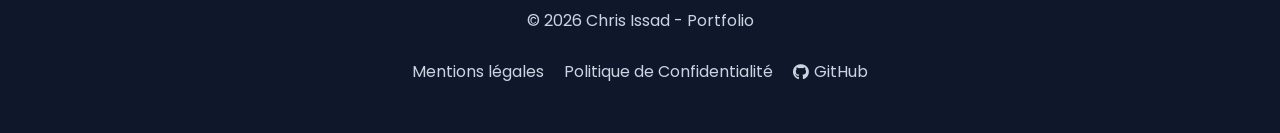
==== commit 5363e46c: "Add files via upload" ====
--- a/index.html
+++ b/index.html
@@ -6,7 +6,7 @@
     <title>Portfolio - Chris Issad</title>
     <!-- Font Awesome -->
     <link href="https://cdnjs.cloudflare.com/ajax/libs/font-awesome/6.0.0/css/all.min.css" rel="stylesheet">
-    <!-- Google Fonts: Poppins pour un look moderne -->
+    <!-- Google Fonts: Poppins -->
     <link href="https://fonts.googleapis.com/css2?family=Poppins:wght@300;400;500;600;700&display=swap" rel="stylesheet">
     <link rel="stylesheet" href="style.css">
 </head>
@@ -23,32 +23,34 @@
     </nav>
 
     <section id="accueil" class="hero">
-        <h1>Je suis Chris Issad</h1>
-        <h2>Étudiant BTS SIO - Option SISR</h2>
+        <h1 class="animate-text">Je suis Chris Issad</h1>
+        <h2 class="animate-text-delay">Étudiant BTS SIO - Option SISR</h2>
     </section>
 
     <div class="container">
         
         <!-- À propos -->
         <section id="propos">
-            <h2 class="section-title">À propos <span>de moi</span></h2>
-            <div class="about-content">
+            <h2 class="section-title reveal">À propos <span>de moi</span></h2>
+            <div class="about-content reveal">
                 <p>Passionné par l'informatique et les réseaux, je suis actuellement en première année de BTS SIO. Méthodique et doté de bonnes bases en configuration réseau et développement, je recherche un stage pour approfondir mes compétences en infrastructure et apporter mon aide sur la gestion de parc informatique.</p>
-                <a href="Stage CV ISSAD Chris (1).pdf" target="_blank" class="btn-cv"><i class="fas fa-download"></i> Télécharger mon CV</a>
+                <a href="Stage CV ISSAD Chris (1).pdf" target="_blank" class="btn-cv">
+                    <i class="fas fa-download"></i> Télécharger mon CV
+                </a>
             </div>
         </section>
 
         <!-- Parcours Scolaire -->
         <section id="parcours" class="mt-section">
-            <h2 class="section-title">Mon <span>parcours scolaire</span></h2>
+            <h2 class="section-title reveal">Mon <span>parcours scolaire</span></h2>
             <div class="timeline">
-                <div class="timeline-item">
+                <div class="timeline-item reveal">
                     <div class="timeline-dot"></div>
                     <h3>BTS SIO option SISR</h3>
                     <div class="timeline-date">2026 - Présent</div>
                     <p>Formation spécialisée en Solutions d’Infrastructure Systèmes et Réseaux.</p>
                 </div>
-                <div class="timeline-item">
+                <div class="timeline-item reveal">
                     <div class="timeline-dot"></div>
                     <h3>Baccalauréat STI2D option SIN</h3>
                     <div class="timeline-date">Obtenu en 2025</div>
@@ -59,29 +61,29 @@
 
         <!-- Compétences & Certifications -->
         <section id="competences" class="mt-section">
-            <h2 class="section-title">Mes <span>compétences & certifications</span></h2>
+            <h2 class="section-title reveal">Mes <span>compétences & certifications</span></h2>
             <div class="grid-container">
-                <div class="card">
+                <div class="card reveal">
                     <div class="icon-wrapper"><i class="fas fa-network-wired"></i></div>
                     <h3>Réseaux & Systèmes</h3>
                     <p>Simulation sur CISCO Packet Tracer, adressage IPv4. Hardware : montage, démontage et diagnostic matériel de base.</p>
                 </div>
-                <div class="card">
+                <div class="card reveal">
                     <div class="icon-wrapper"><i class="fas fa-code"></i></div>
                     <h3>Développement & BDD</h3>
                     <p>Scripts et applications simples en Python, C#, HTML, CSS. Rédaction de requêtes SQL (sélection, insertion, mise à jour).</p>
                 </div>
-                <div class="card">
+                <div class="card reveal">
                     <div class="icon-wrapper"><i class="fas fa-shield-alt"></i></div>
                     <h3>Cybersécurité</h3>
                     <p>Analyse des menaces, protection des données personnelles, sécurisation des bases de données et gestion des accès.</p>
                 </div>
-                <div class="card">
+                <div class="card reveal">
                     <div class="icon-wrapper"><i class="fas fa-certificate"></i></div>
                     <h3>Certifications</h3>
                     <p><strong>Certification PIX</strong><br><strong>CISCO Packet Tracer SIO12026</strong> : Notions de base sur les réseaux</p>
                 </div>
-                <div class="card">
+                <div class="card reveal">
                     <div class="icon-wrapper"><i class="fas fa-language"></i></div>
                     <h3>Langues</h3>
                     <p><strong>Anglais :</strong> Niveau B1<br><strong>Espagnol :</strong> Niveau B1</p>
@@ -91,13 +93,12 @@
 
         <!-- Contact -->
         <section id="contact" class="mt-section">
-            <h2 class="section-title">Me <span>contacter</span></h2>
-            <div class="contact-info">
+            <h2 class="section-title reveal">Me <span>contacter</span></h2>
+            <div class="contact-info reveal">
                 <div class="contact-item">
                     <i class="fas fa-envelope"></i>
                     <p><a href="mailto:issad23.chris41@gmail.com">issad23.chris41@gmail.com</a></p>
                 </div>
-            </div>
         </section>
 
     </div>
@@ -111,5 +112,21 @@
         </div>
     </footer>
 
+    <!-- Script pour les animations au scroll -->
+    <script>
+        function reveal() {
+            var reveals = document.querySelectorAll(".reveal");
+            for (var i = 0; i < reveals.length; i++) {
+                var windowHeight = window.innerHeight;
+                var elementTop = reveals[i].getBoundingClientRect().top;
+                var elementVisible = 100; // Déclenchement de l'animation
+                if (elementTop < windowHeight - elementVisible) {
+                    reveals[i].classList.add("active");
+                }
+            }
+        }
+        window.addEventListener("scroll", reveal);
+        reveal(); // Pour vérifier dès le chargement
+    </script>
 </body>
-</html>
+</html>
--- a/style.css
+++ b/style.css
@@ -5,7 +5,7 @@
     --heading-color: #0f172a;
     --accent-color: #4f46e5; /* Indigo */
     --accent-hover: #4338ca;
-    --highlight: #0ea5e9; /* Light blue pour les dégradés/icones */
+    --highlight: #0ea5e9; /* Light blue */
     --card-bg: #ffffff;
     --border-color: #e2e8f0;
 }
@@ -22,6 +22,7 @@
     color: var(--text-color);
     line-height: 1.7;
     scroll-behavior: smooth;
+    overflow-x: hidden;
 }
 
 h1, h2, h3, h4 {
@@ -78,6 +79,20 @@
     width: 100%;
 }
 
+/* Animations Hero Section */
+.animate-text {
+    opacity: 0;
+    animation: slideDown 1s cubic-bezier(0.25, 0.8, 0.25, 1) forwards;
+}
+.animate-text-delay {
+    opacity: 0;
+    animation: slideDown 1s cubic-bezier(0.25, 0.8, 0.25, 1) 0.3s forwards;
+}
+@keyframes slideDown {
+    from { opacity: 0; transform: translateY(-30px); }
+    to { opacity: 1; transform: translateY(0); }
+}
+
 /* Hero Section avec dégradé moderne */
 .hero {
     height: 65vh;
@@ -112,6 +127,7 @@
     padding: 4rem 2rem;
 }
 
+/* Textes en dégradé pour les titres */
 .section-title {
     text-align: center;
     font-size: 2.5rem;
@@ -123,7 +139,9 @@
 }
 
 .section-title span {
-    color: var(--accent-color);
+    background: linear-gradient(135deg, var(--accent-color), var(--highlight));
+    -webkit-background-clip: text;
+    -webkit-text-fill-color: transparent;
 }
 
 .section-title::after {
@@ -134,8 +152,19 @@
     transform: translateX(-50%);
     width: 60px;
     height: 4px;
-    background: var(--accent-color);
+    background: linear-gradient(135deg, var(--accent-color), var(--highlight));
     border-radius: 2px;
+}
+
+/* Classe globale d'apparition au scroll */
+.reveal {
+    opacity: 0;
+    transform: translateY(40px);
+    transition: all 0.8s cubic-bezier(0.5, 0, 0, 1);
+}
+.reveal.active {
+    opacity: 1;
+    transform: translateY(0);
 }
 
 /* About Section */
@@ -150,12 +179,13 @@
 
 .about-content p {
     font-size: 1.15rem;
-    margin-bottom: 2rem;
+    margin-bottom: 2.5rem;
     max-width: 800px;
     margin-left: auto;
     margin-right: auto;
 }
 
+/* Bouton avec effet de reflet brillant */
 .btn-cv {
     display: inline-flex;
     align-items: center;
@@ -166,13 +196,31 @@
     text-decoration: none;
     border-radius: 50px;
     font-weight: 600;
+    position: relative;
+    overflow: hidden;
     transition: transform 0.3s ease, box-shadow 0.3s ease;
     box-shadow: 0 4px 15px rgba(79, 70, 229, 0.3);
 }
 
+.btn-cv::after {
+    content: '';
+    position: absolute;
+    top: 0;
+    left: -100%;
+    width: 50%;
+    height: 100%;
+    background: linear-gradient(to right, rgba(255,255,255,0) 0%, rgba(255,255,255,0.3) 50%, rgba(255,255,255,0) 100%);
+    transform: skewX(-25deg);
+    transition: all 0.5s ease;
+}
+
 .btn-cv:hover {
-    transform: translateY(-2px);
-    box-shadow: 0 8px 20px rgba(79, 70, 229, 0.4);
+    transform: translateY(-3px);
+    box-shadow: 0 8px 25px rgba(79, 70, 229, 0.5);
+}
+
+.btn-cv:hover::after {
+    left: 150%;
 }
 
 /* Timeline (Parcours) */
@@ -202,12 +250,13 @@
     margin-bottom: 2rem;
     box-shadow: 0 4px 6px -1px rgba(0, 0, 0, 0.05);
     border: 1px solid var(--border-color);
-    transition: transform 0.3s ease;
+    transition: transform 0.3s ease, box-shadow 0.3s ease;
 }
 
 .timeline-item:hover {
     transform: translateX(10px);
-    border-color: var(--accent-color);
+    border-color: var(--highlight);
+    box-shadow: 0 10px 20px -5px rgba(14, 165, 233, 0.15);
 }
 
 .timeline-dot {
@@ -220,6 +269,12 @@
     border: 4px solid var(--bg-color);
     border-radius: 50%;
     box-shadow: 0 0 0 3px rgba(79, 70, 229, 0.2);
+    transition: transform 0.3s ease, background 0.3s ease;
+}
+
+.timeline-item:hover .timeline-dot {
+    transform: scale(1.3);
+    background: var(--highlight);
 }
 
 .timeline-item h3 {
@@ -252,12 +307,13 @@
     text-align: center;
     box-shadow: 0 4px 6px -1px rgba(0, 0, 0, 0.05);
     border: 1px solid var(--border-color);
-    transition: all 0.3s ease;
-}
-
+    transition: all 0.4s cubic-bezier(0.175, 0.885, 0.32, 1.275);
+}
+
+/* Glow Effect au survol */
 .card:hover {
-    transform: translateY(-10px);
-    box-shadow: 0 20px 25px -5px rgba(0, 0, 0, 0.1);
+    transform: translateY(-12px);
+    box-shadow: 0 20px 40px -5px rgba(79, 70, 229, 0.2);
     border-color: var(--highlight);
 }
 
@@ -271,11 +327,12 @@
     justify-content: center;
     align-items: center;
     transform: rotate(-5deg);
-    transition: transform 0.3s ease;
+    transition: transform 0.4s ease;
 }
 
 .card:hover .icon-wrapper {
-    transform: rotate(0deg) scale(1.1);
+    transform: rotate(0deg) scale(1.15);
+    background: linear-gradient(135deg, rgba(79, 70, 229, 0.15), rgba(14, 165, 233, 0.15));
 }
 
 .icon-wrapper i {
@@ -312,6 +369,7 @@
 .contact-item {
     display: flex;
     align-items: center;
+    justify-content: center;
     gap: 15px;
     font-size: 1.1rem;
     background: var(--bg-color);
@@ -319,11 +377,12 @@
     border-radius: 50px;
     width: 100%;
     max-width: 500px;
-    transition: transform 0.3s ease;
+    transition: transform 0.3s ease, background 0.3s ease;
 }
 
 .contact-item:hover {
-    transform: translateX(5px);
+    transform: translateY(-3px);
+    background: #f1f5f9;
 }
 
 .contact-item i {
@@ -393,4 +452,4 @@
     .timeline-dot {
         left: -1.7rem;
     }
-}
+}
